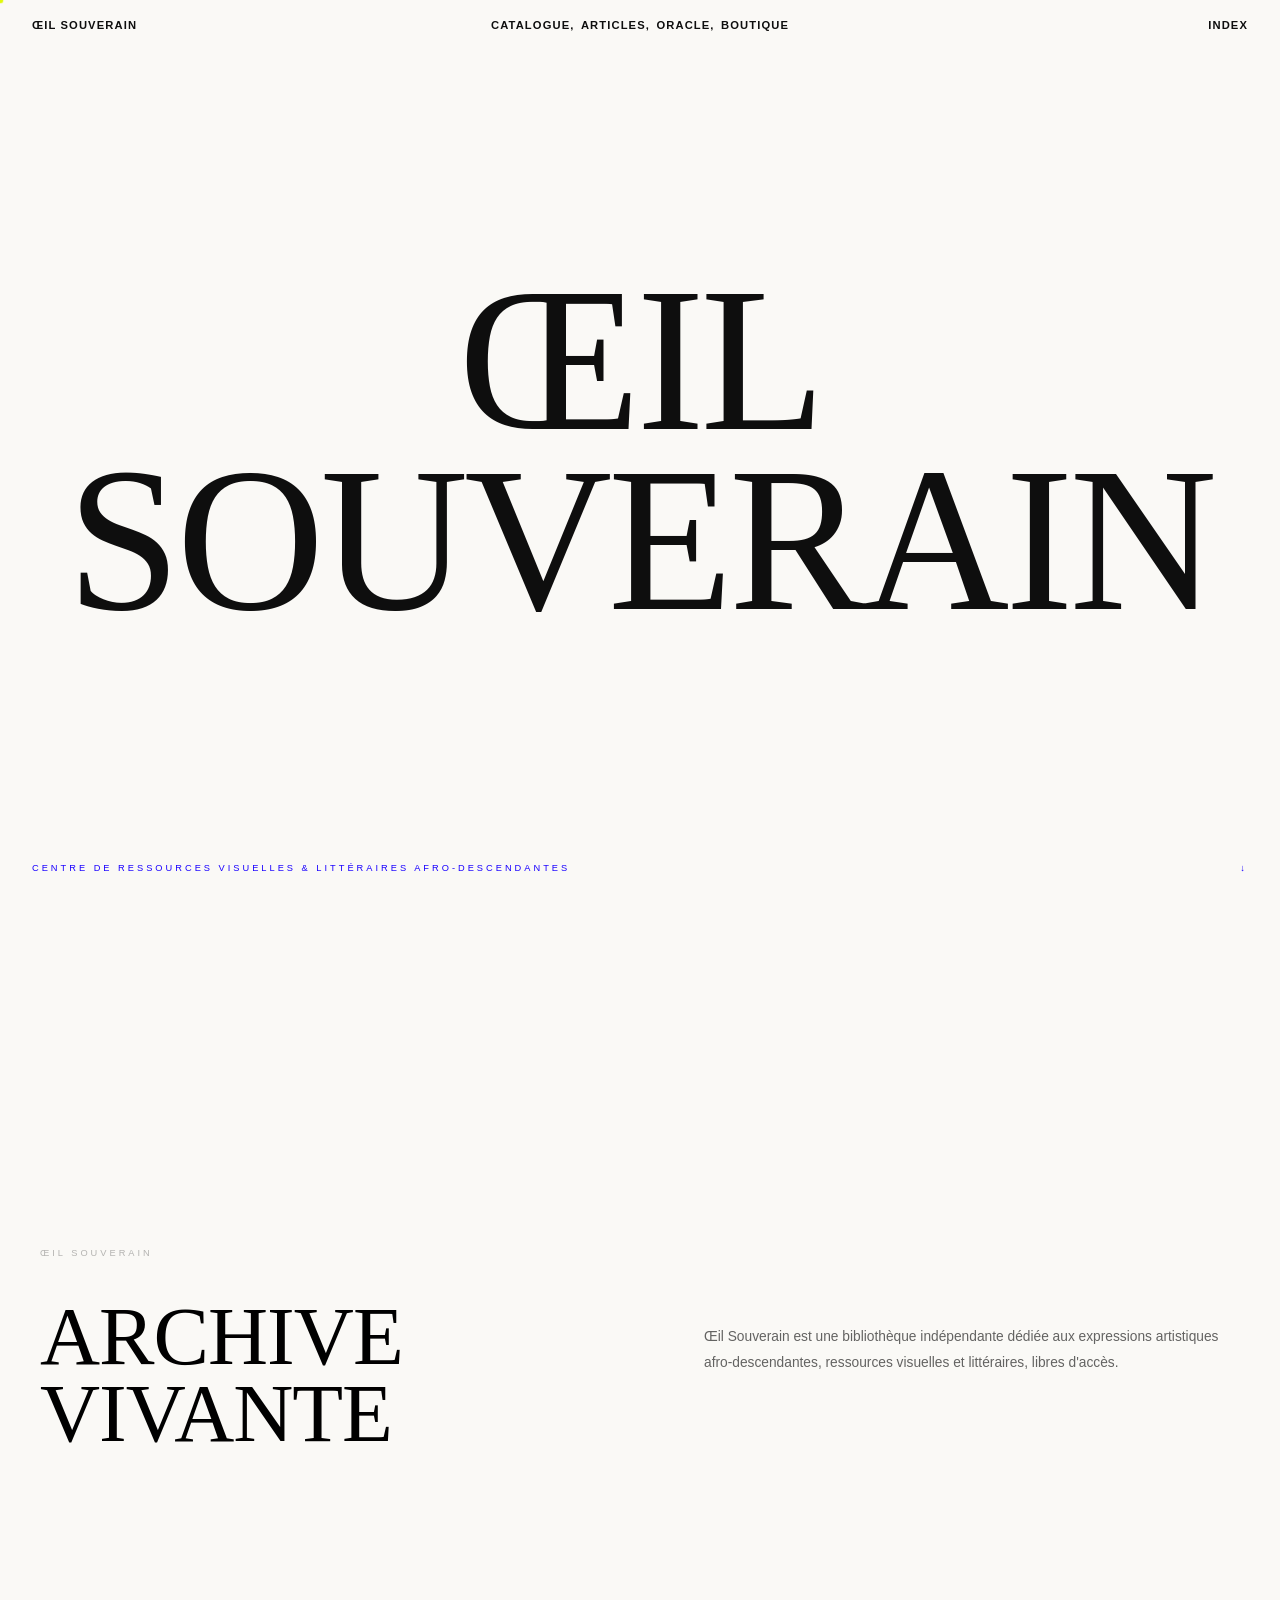
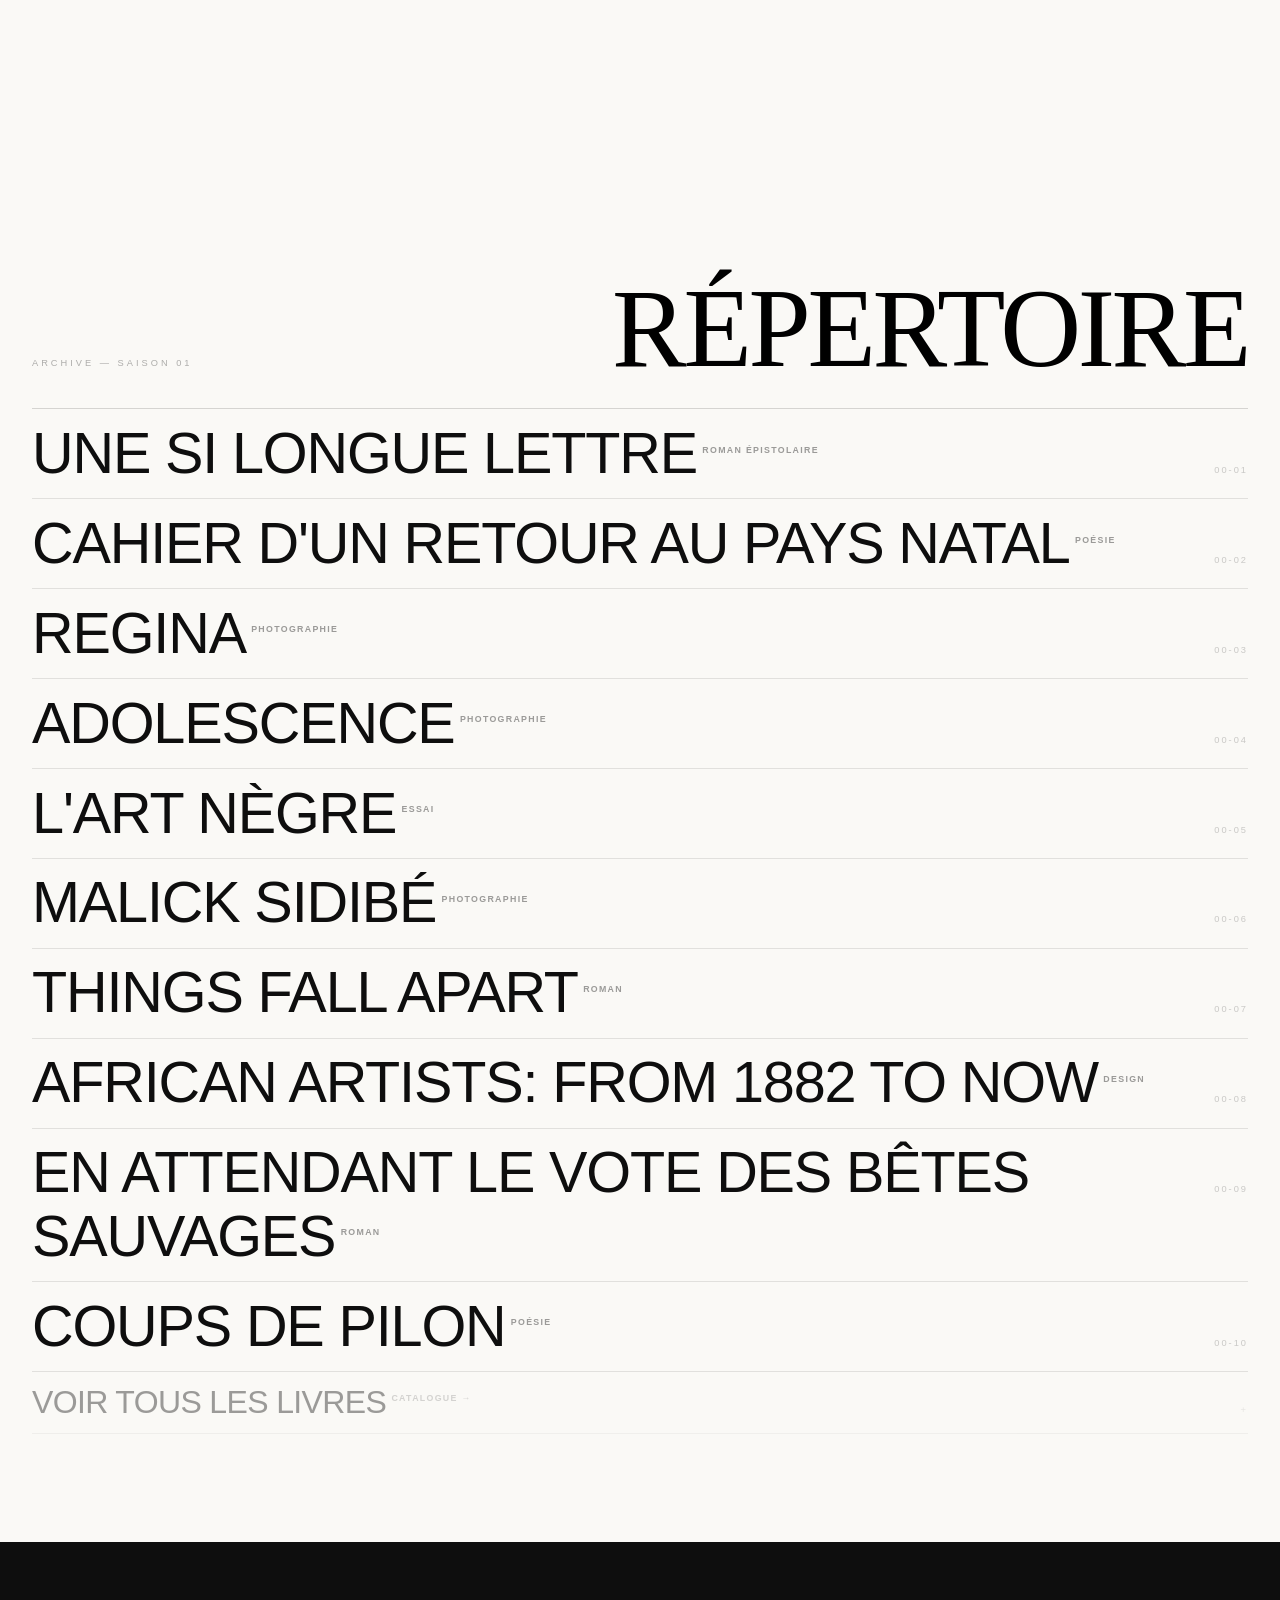
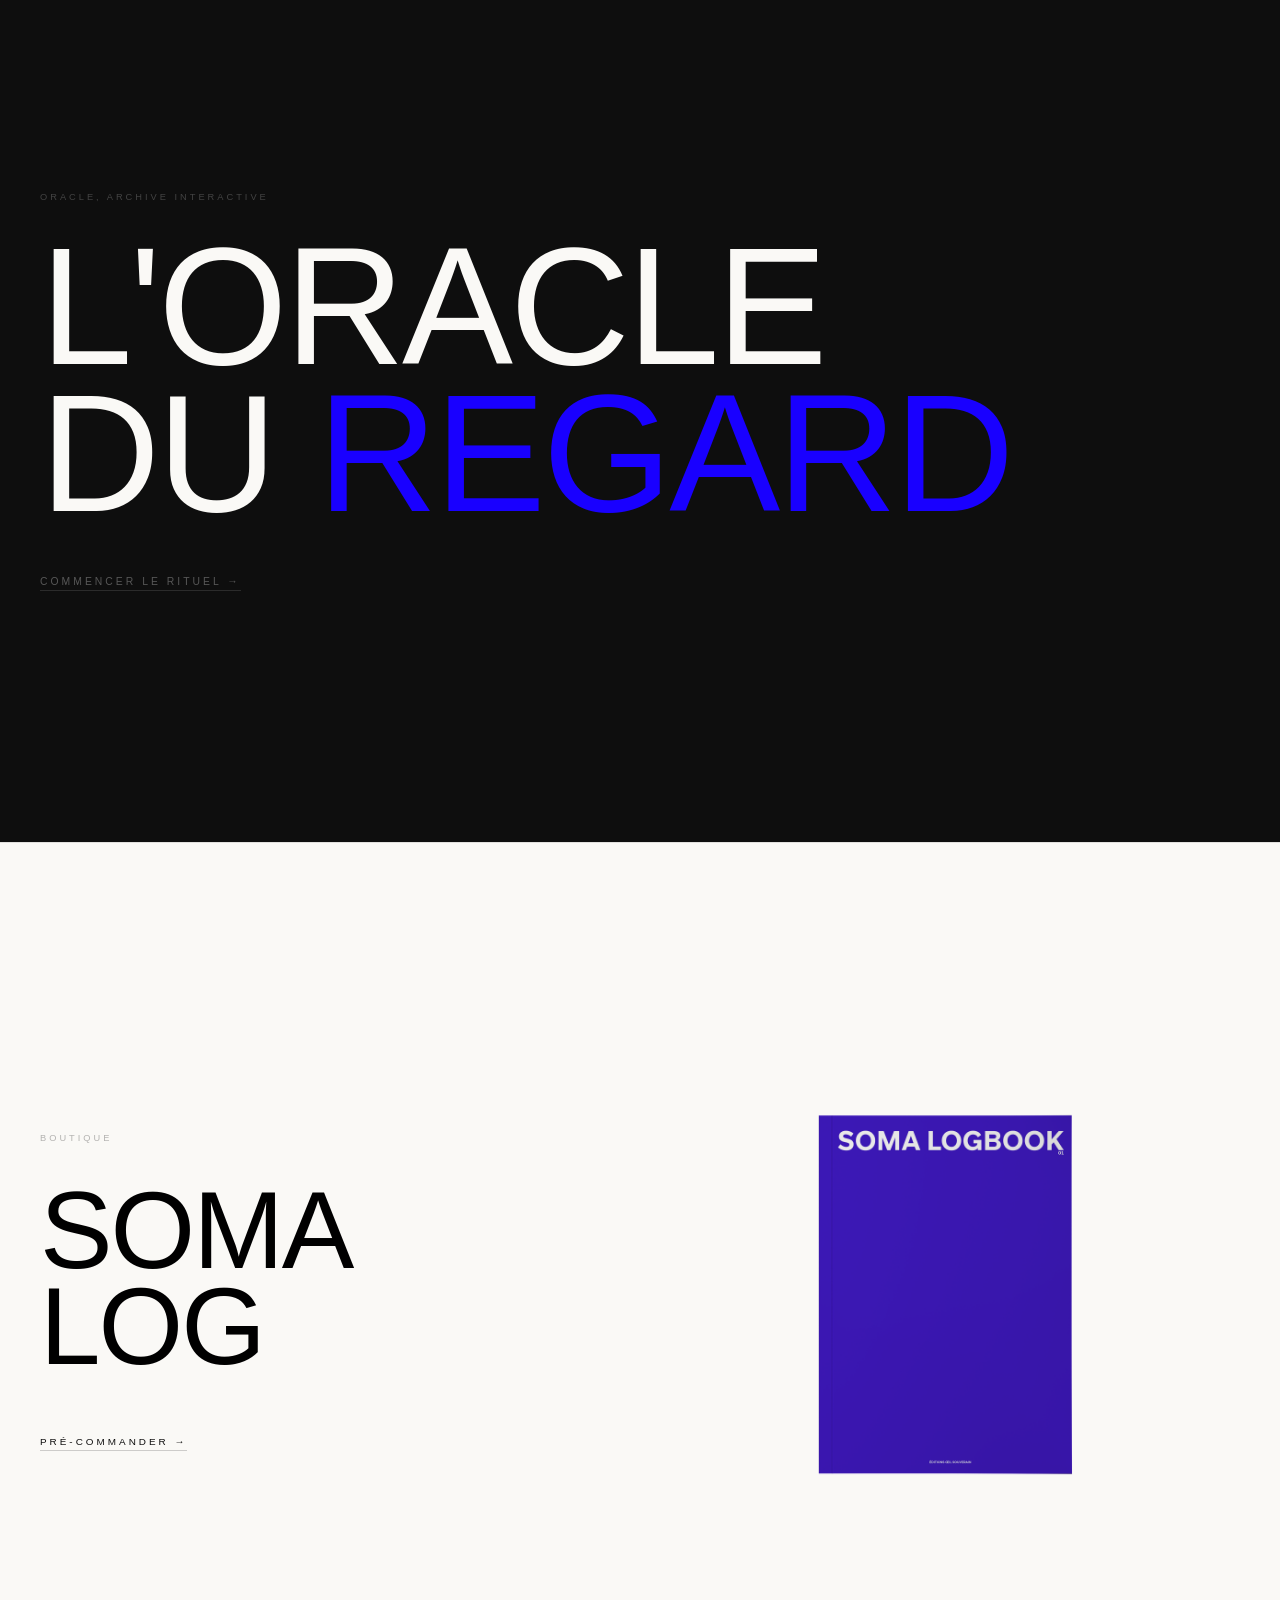
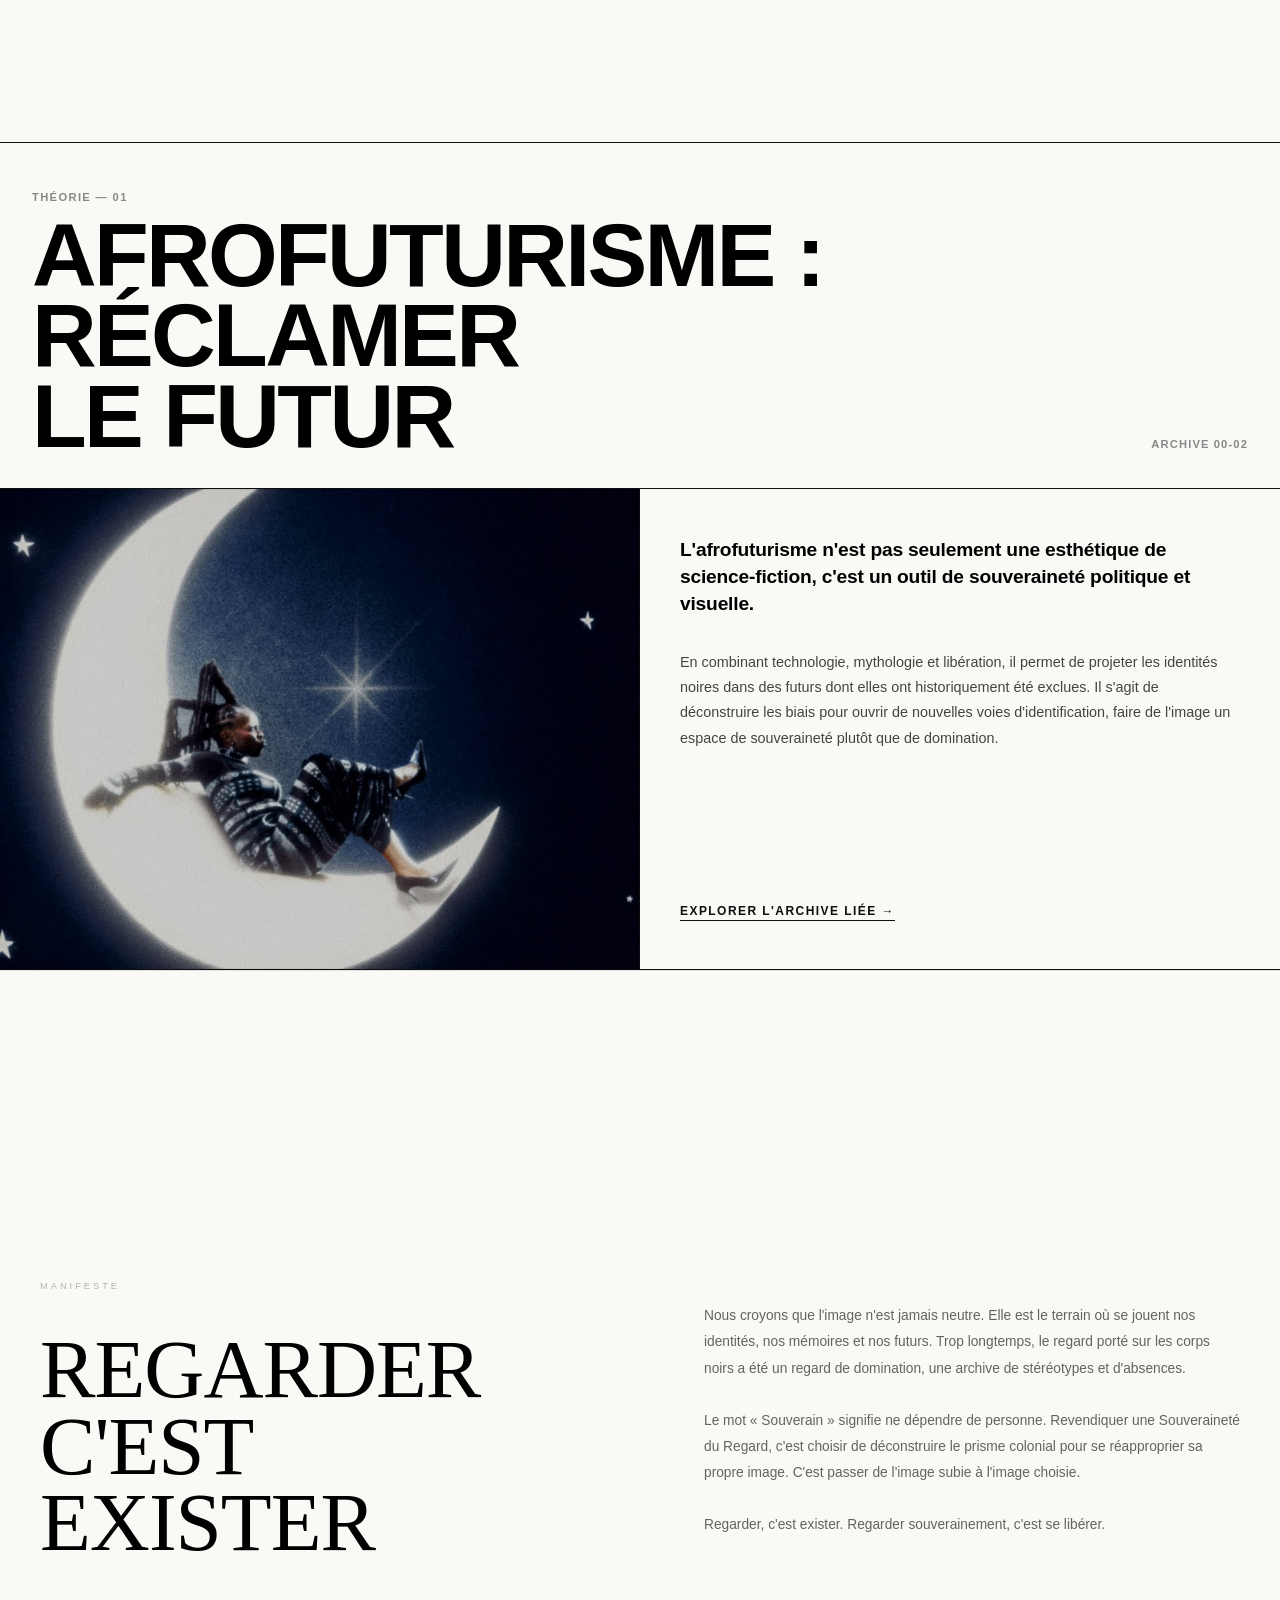
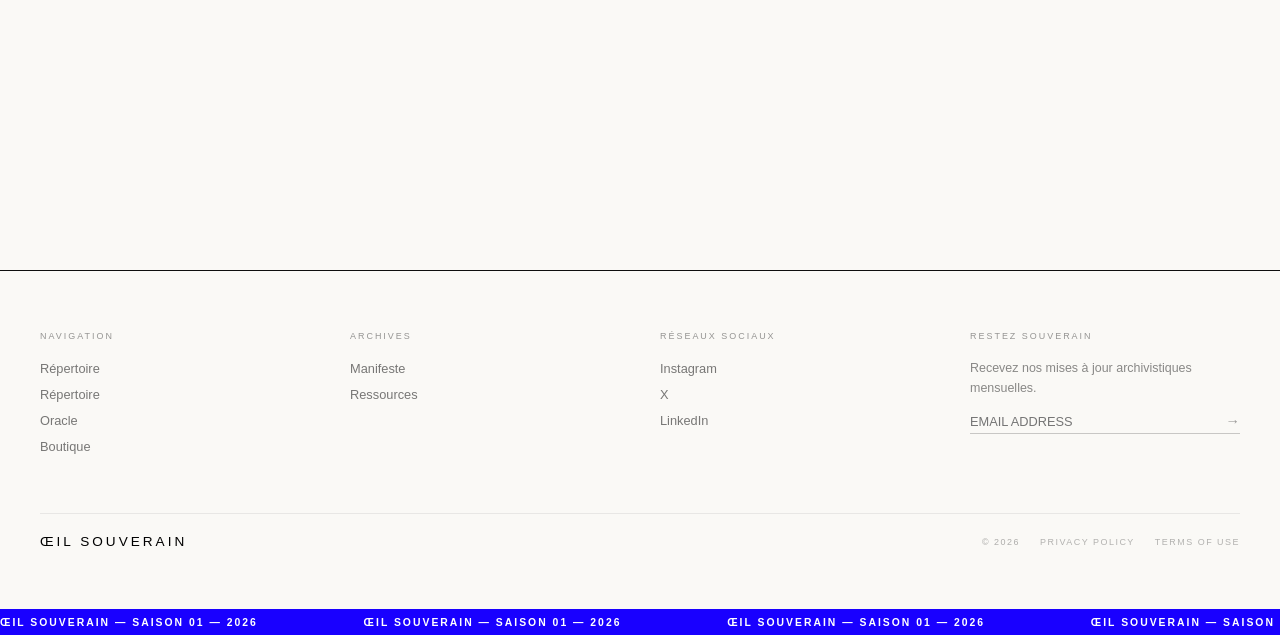
==== index.html @ 49961392 "Add files via upload" ====
<!DOCTYPE html>
<html lang="fr">
<head>
    <link href="https://fonts.cdnfonts.com/css/satoshi" rel="stylesheet">
    <meta charset="UTF-8">
    <meta name="viewport" content="width=device-width, initial-scale=1.0">
    <title>Œil Souverain</title>
    <link rel="preconnect" href="https://fonts.googleapis.com">
<link rel="preconnect" href="https://fonts.gstatic.com" crossorigin>
<link href="https://fonts.googleapis.com/css2?family=Open+Sans:ital,wght@0,300..800;1,300..800&family=Playfair+Display:ital,wght@0,400..900;1,400..900&display=swap" rel="stylesheet">


    <link rel="stylesheet" href="style.css">
</head>
<body>

<div class="cursor" id="cursor"></div>

<!-- HEADER -->
<header class="main-header">
    <a href="index.html" class="logo">Œil Souverain</a>
    <nav>
        <ul class="nav-links">
            <li><a href="catalogue.html">Catalogue,</a></li>
            <li><a href="articles.html">Articles,</a></li>
            <li><a href="oracle2.html">Oracle,</a></li>
            <li><a href="shop.html">Boutique</a></li>
        </ul>
    </nav>
    <div class="nav-right">Index</div>
</header>

<!-- 01 HERO -->
<section class="snap-section s-hero">
    <h1 class="hero-title">Œil<br>Souverain</h1>
    <div class="hero-footer">
        <span>Centre de ressources visuelles & littéraires Afro-Descendantes</span>
        <span>↓</span>
    </div>
</section>

<!-- 02 INTRO -->
<section class="snap-section s-intro">
    <div class="intro-inner">
        <div>
            <span class="intro-label">Œil Souverain</span>
            <h1 class="intro-title">Archive<br>Vivante</h1>
        </div>
        <p class="intro-body">
            Œil Souverain est une bibliothèque indépendante dédiée aux expressions artistiques afro-descendantes, ressources visuelles et littéraires, libres d'accès.
        </p>
    </div>
</section>

<!-- 03 RÉPERTOIRE -->
<section id="index" class="index-section snap-section">
    <div class="index-wrapper">

        <div class="rep-titre">
            <span class="rep-label">Archive — Saison 01</span>
            <h1>Répertoire</h1>
        </div>

        <div class="book-index">
            <h1 class="title">Une si longue lettre<sup class="category">Roman épistolaire</sup></h1>
            <span class="num">00-01</span>
            <img src="images/Une-si-longue-lettre Mariama Bâ.jpg" class="hover-image" alt="Une si longue lettre Mariama Bâ">
        </div>

        <div class="book-index">
            <h1 class="title">Cahier d'un retour au pays natal<sup class="category">Poésie</sup></h1>
            <span class="num">00-02</span>
            <img src="images/Cahier d'un retour au pays natal.jpg" class="hover-image" alt="Cahier d'un retour au pays natal Aimé Césaire">
        </div>

        <div class="book-index">
            <h1 class="title">Regina<sup class="category">Photographie</sup></h1>
            <span class="num">00-03</span>
            <img src="images/regina.jpg" class="hover-image" alt="Regina by Gabriel Moses">
        </div>

        <div class="book-index">
            <h1 class="title">Adolescence<sup class="category">Photographie</sup></h1>
            <span class="num">00-04</span>
            <img src="images/malick bodian adolescence.jpg" class="hover-image" alt="Adolescence by Malick Bodian">
        </div>

        <div class="book-index">
            <h1 class="title">L'art nègre<sup class="category">Essai</sup></h1>
            <span class="num">00-05</span>
            <img src="images/Alioune Diop l'art negre.jpg" class="hover-image" alt="L'art Nègre de Alioune Diop">
        </div>

        <div class="book-index">
            <h1 class="title">Malick Sidibé<sup class="category">Photographie</sup></h1>
            <span class="num">00-06</span>
            <img src="images/Malick-Sidibe_malick.jpg" class="hover-image" alt="Malick Sidibé">
        </div>

        <div class="book-index">
            <h1 class="title">Things Fall Apart<sup class="category">Roman</sup></h1>
            <span class="num">00-07</span>
            <img src="images/Chinua Achebe Things Fall Apart.jpg" class="hover-image" alt="Chinua Achebe Things Fall Apart">
        </div>

        <div class="book-index">
            <h1 class="title">African Artists: From 1882 to Now<sup class="category">Design</sup></h1>
            <span class="num">00-08</span>
            <img src="images/African artists- From 1882 to now.jpg" class="hover-image" alt="African Artists From 1882 to Now">
        </div>

        <div class="book-index">
            <h1 class="title">En attendant le vote des bêtes sauvages<sup class="category">Roman</sup></h1>
            <span class="num">00-09</span>
            <img src="images/Ahmadou Kourouma En attendant le vote des bêtes sauvages.jpg" class="hover-image" alt="Ahmadou Kourouma">
        </div>

        <div class="book-index">
            <h1 class="title">Coups de pilon<sup class="category">Poésie</sup></h1>
            <span class="num">00-10</span>
            <img src="images/Coups de pilon- poèmes Roman de David Diop .png" class="hover-image" alt="Coups de pilon David Diop">
        </div>

        <a href="catalogue.html" class="book-index book-index--more">
            <h1 class="title">Voir tous les livres<sup class="category">Catalogue →</sup></h1>
            <span class="num">+</span>
        </a>

    </div>
</section>


<!-- 04 ORACLE -->
<section class="snap-section s-oracle" id="oracle">
    <div class="oracle-inner">
        <span class="oracle-label">Oracle, Archive interactive</span>
        <h2 class="oracle-title">L'Oracle<br>du <span>Regard</span></h2>
        <a href="oracle2.html" class="oracle-link">Commencer le rituel →</a>
    </div>
</section>


<!-- 06 BOUTIQUE -->
<section class="snap-section s-boutique" id="boutique">
    <div class="boutique-inner">
        <div>
            <span class="boutique-label">Boutique</span>
            <h3 class="boutique-title">SOMA<br>LOG</h3>
            <a href="#" class="buy-link">Pré-commander →</a>
        </div>
        <div class="boutique-visual">
            <img src="images/soma.png" alt="Livre SOMA — Œil Souverain">
        </div>
    </div>
</section>

<section id="afrofuturisme" style="border-top: 1px solid #0e0e0e;">

    <!-- En-tête éditorial -->
    <div style="display: flex; align-items: flex-end; justify-content: space-between; padding: 3rem 2rem 2rem; border-bottom: 1px solid #0e0e0e;">
        <div>
            <span style="font-family: 'Satoshi Variable', sans-serif; font-size: 0.7rem; font-weight: 700; text-transform: uppercase; letter-spacing: 0.12em; color: #888; display: block; margin-bottom: 0.75rem;">Théorie — 01</span>
            <h2 style="font-family: 'Satoshi Variable', sans-serif; font-size: clamp(2.5rem, 7vw, 6rem); font-weight: 900; line-height: 0.9; letter-spacing: -0.03em; text-transform: uppercase; margin: 0;">Afrofuturisme :<br>Réclamer<br>le Futur</h2>
        </div>
        <span style="font-family: 'Satoshi Variable', sans-serif; font-size: 0.7rem; font-weight: 700; text-transform: uppercase; letter-spacing: 0.1em; color: #888; padding-bottom: 0.4rem;">Archive 00-02</span>
    </div>

    <!-- Corps — deux colonnes -->
    <div style="display: grid; grid-template-columns: 1fr 1fr; border-bottom: 1px solid #0e0e0e;">

        <!-- Image -->
        <div style="border-right: 1px solid #0e0e0e; aspect-ratio: 4/3; overflow: hidden; background: #e8e5de;">
            <img src="images/theodora3.jpeg" alt="Archive 00-02 — Aimé Césaire"
                 style="width: 100%; height: 100%; object-fit: cover; display: block;"
                 onerror="this.style.display='none'">
        </div>

        <!-- Texte -->
        <div style="padding: 3rem 2.5rem; display: flex; flex-direction: column; justify-content: space-between;">
            <div>
                <p style="font-family: 'Satoshi Variable', sans-serif; font-size: clamp(1rem, 1.5vw, 1.25rem); font-weight: 700; line-height: 1.4; margin: 0 0 2rem; letter-spacing: -0.01em;">
                    L'afrofuturisme n'est pas seulement une esthétique de science-fiction, c'est un outil de souveraineté politique et visuelle.
                </p>
                <p style="font-family: 'Satoshi Variable', sans-serif; font-size: 0.9rem; line-height: 1.75; color: #444; margin: 0;">
                    En combinant technologie, mythologie et libération, il permet de projeter les identités noires dans des futurs dont elles ont historiquement été exclues. Il s'agit de déconstruire les biais pour ouvrir de nouvelles voies d'identification, faire de l'image un espace de souveraineté plutôt que de domination.
                </p>
            </div>
            <a href="shop.html" style="font-family: 'Satoshi Variable', sans-serif; font-size: 0.75rem; font-weight: 800; text-transform: uppercase; letter-spacing: 0.12em; color: #0e0e0e; text-decoration: none; border-bottom: 1px solid #0e0e0e; padding-bottom: 2px; align-self: flex-start; margin-top: 3rem;">Explorer l'archive liée →</a>
        </div>

    </div>

</section>

<!-- 07 MANIFESTE -->
<section class="snap-section s-manifeste" id="manifeste">
    <div class="intro-inner">
        <div>
            <span class="intro-label">Manifeste</span>
            <h2 class="intro-title">Regarder<br>c'est<br>exister</h2>
        </div>
        <p class="intro-body">
            Nous croyons que l'image n'est jamais neutre. Elle est le terrain où se jouent nos identités, nos mémoires et nos futurs. Trop longtemps, le regard porté sur les corps noirs a été un regard de domination, une archive de stéréotypes et d'absences.
            <br><br>
            Le mot « Souverain » signifie ne dépendre de personne. Revendiquer une Souveraineté du Regard, c'est choisir de déconstruire le prisme colonial pour se réapproprier sa propre image. C'est passer de l'image subie à l'image choisie.
            <br><br>
            Regarder, c'est exister. Regarder souverainement, c'est se libérer.
        </p>
    </div>
</section>

<!-- FOOTER -->
<footer class="a24-footer">
    <div class="footer-container">
        <div>
            <h3 class="footer-title">Navigation</h3>
            <ul class="footer-list">
                <li><a href="#repertoire">Répertoire</a></li>
                <li><a href="articles.html">Répertoire</a></li>
                <li><a href="#oracle2.html">Oracle</a></li>
                <li><a href="#boutique">Boutique</a></li>
            </ul>
        </div>
        <div>
            <h3 class="footer-title">Archives</h3>
            <ul class="footer-list">
                <li><a href="#manifeste">Manifeste</a></li>
                <li><a href="#">Ressources</a></li>
            </ul>
        </div>
        <div>
            <h3 class="footer-title">Réseaux sociaux</h3>
            <ul class="footer-list">
                <li><a href="#">Instagram</a></li>
                <li><a href="#">X</a></li>
                <li><a href="#">LinkedIn</a></li>
            </ul>
        </div>
        <div class="footer-newsletter">
            <h3 class="footer-title">Restez Souverain</h3>
            <p>Recevez nos mises à jour archivistiques mensuelles.</p>
            <div class="newsletter-form">
                <input type="email" placeholder="Email Address" class="newsletter-input">
                <button class="newsletter-btn">→</button>
            </div>
        </div>
    </div>
    <div class="footer-bottom">
        <div class="footer-logo-text">Œil Souverain</div>
        <div class="footer-legal">
            <span>© 2026</span>
            <a href="#">Privacy Policy</a>
            <a href="#">Terms of Use</a>
        </div>
    </div>
</footer>

<!-- TICKER — déplacé en bas -->
<div class="nav-ticker">
    <div class="nav-ticker-track">
        <span>ŒIL SOUVERAIN — SAISON 01 — 2026 &nbsp;</span>
        <span>ŒIL SOUVERAIN — SAISON 01 — 2026 &nbsp;</span>
        <span>ŒIL SOUVERAIN — SAISON 01 — 2026 &nbsp;</span>
        <span>ŒIL SOUVERAIN — SAISON 01 — 2026 &nbsp;</span>
        <span>ŒIL SOUVERAIN — SAISON 01 — 2026 &nbsp;</span>
        <span>ŒIL SOUVERAIN — SAISON 01 — 2026 &nbsp;</span>
    </div>
</div>
<script>
// CURSOR
const cursor = document.querySelector('.cursor');

// 1. Suivi de la souris fluide
document.addEventListener('mousemove', (e) => {
    cursor.style.left = e.clientX + 'px';
    cursor.style.top = e.clientY + 'px';
});

// 2. Délégation d'événements (La solution miracle)
// Au lieu d'écouter chaque carte, on écoute le passage de la souris sur le 'body'
// et on vérifie si l'élément survolé est interactif.
document.addEventListener('mouseover', (e) => {
    // On vérifie si l'élément survolé est un lien, un bouton, un select 
    // ou une carte de produit[cite: 2, 3]
    if (e.target.closest('a, button, select, label, .p-card')) {
        cursor.classList.add('big');
    }
});

document.addEventListener('mouseout', (e) => {
    if (e.target.closest('a, button, select, label, .p-card')) {
        cursor.classList.remove('big');
    }
});

// HOVER IMAGE FOLLOW
document.querySelectorAll('.book-index').forEach(item => {
    item.addEventListener('mousemove', e => {
        const img = item.querySelector('.hover-image');
        if (!img) return;
        const rect = item.getBoundingClientRect();
        img.style.left = `${e.clientX - rect.left}px`;
    });
});

// NAVBAR ADAPTATIVE — détecte les sections sombres vs claires
const header = document.querySelector('.main-header');

// Sections à fond sombre → navbar blanche
const darkSections = document.querySelectorAll('.s-hero, .s-oracle, .s-boutique, .s-manifeste');

// Sections à fond clair → navbar noire
const lightSections = document.querySelectorAll('.s-intro, .index-section, #afrofuturisme');

const navObserver = new IntersectionObserver((entries) => {
    entries.forEach(entry => {
        if (!entry.isIntersecting) return;
        if (entry.target.matches('.s-hero, .s-oracle, .s-boutique, .s-manifeste')) {
            header.classList.remove('nav--light');
            header.classList.add('nav--dark');
        } else {
            header.classList.remove('nav--dark');
            header.classList.add('nav--light');
        }
    });
}, { threshold: 0.4 });

darkSections.forEach(s => navObserver.observe(s));
lightSections.forEach(s => navObserver.observe(s));

// État initial
header.classList.add('nav--dark');
</script>
</body>
</html>
---- style.css ----
@import url("satoshi.css");
@import url('https://fonts.cdnfonts.com/css/satoshi');
@import url('https://fonts.googleapis.com/css2?family=Playfair+Display:ital,wght@0,400..900;1,400..900&display=swap');
@import url('https://fonts.googleapis.com/css2?family=IM+Fell+English:ital@0;1&display=swap');

@font-face {
    font-family: 'JouvencelleDisplay';
    src: url('fonts/Jouvencelle-Display.otf') format('opentype');
    font-weight: normal;
    font-style: normal;
}


/* ═══════════════════════════════════════════════════════════
   ŒEIL SOUVERAIN — style.css
════════════════════════════════════════════════════════════ */

*, *::before, *::after { margin: 0; padding: 0; box-sizing: border-box; }

:root {
    --cream: #FAF9F6;
    --black: #0e0e0e;
    --blue: #1900ff;
    --gray: rgba(14,14,14,0.12);
}

html {
    scroll-snap-type: y mandatory;
    overflow-y: scroll;
}

body {
    background: #FAF9F6;
    color: black;
    font-family: 'Satoshi', 'Satoshi-Variable', sans-serif;
    font-weight: 200;
    cursor: none;
    overflow-x: hidden;
}

/* ── CURSOR ── */
.cursor {
    position: fixed;
    width: 7px; height: 7px;
    background: var(--blue);
    border-radius: 50%;
    pointer-events: none;
    z-index: 9999;
    transform: translate(-50%, -50%);
    transition: width 0.18s, height 0.18s;
    mix-blend-mode: difference;
}
.cursor.big {
    width: 30px; height: 30px;
    background: transparent;
    border: 1px solid var(--blue);
}

/* ── TICKER ── */
.nav-ticker {
    background: var(--blue);
    color: #ffffff;
    font-size: 0.65rem;
    font-weight: 700;
    text-transform: uppercase;
    letter-spacing: 2px;
    white-space: nowrap;
    overflow: hidden;
    padding: 0.45rem 0;
    position: static;
    z-index: 201;
}
.nav-ticker-track {
    display: inline-flex;
    animation: ticker 18s linear infinite;
}
.nav-ticker-track span { padding-right: 6rem; }
@keyframes ticker {
    from { transform: translateX(0); }
    to   { transform: translateX(-50%); }
}

/* ── NAVBAR ── */





.nav-links {
    display: flex;
    list-style: none;
    gap: 2rem;
    font-size: 0.7rem;
    font-weight: 700;
    letter-spacing: 0.1em;
    text-transform: uppercase;
    justify-content: center;
}

/* ── NAVBAR ── */
.main-header {
    position: fixed;
    top: 0; left: 0; right: 0;
    z-index: 200;
    display: grid;
    grid-template-columns: 1fr 1fr 1fr;
    align-items: center;
    padding: 1.2rem 2rem;
    background: transparent;
    border: none;
}

.logo {
    text-decoration: none;
    font-size: 0.7rem;
    font-weight: 700;
    text-transform: uppercase;
    letter-spacing: 0.1em;
    color: var(--black);
}

.nav-links {
    display: flex;
    list-style: none;
    gap: 0.4rem;
    font-size: 0.7rem;
    font-weight: 700;
    letter-spacing: 0.1em;
    text-transform: uppercase;
    justify-content: center;
}
.nav-links a { text-decoration: none; color: var(--black); transition: opacity 0.2s; }
.nav-links a:hover { opacity: 0.45; }

.nav-right {
    display: flex;
    justify-content: flex-end;
    font-size: 0.7rem;
    font-weight: 700;
    letter-spacing: 0.1em;
    text-transform: uppercase;
    color: var(--black);
}


/* ── SNAP ── */
.snap-section {
    scroll-snap-align: start;
    scroll-snap-stop: always;
    min-height: 100vh;
    width: 100%;
    position: relative;
    overflow: hidden;
}

/* ── 01 HERO ── */
.s-hero {
    background: #FAF9F6;
    display: flex;
    flex-direction: column;
    justify-content: center;
    align-items: center;
    padding: 0 2rem;
    min-height: 100vh;
}

.hero-title {
    font-family: 'Jouvencelle-Display', serif;
    font-size: clamp(5rem, 16vw, 18rem);
    font-weight: 400;
    line-height: 0.88;
    text-align: center;
    text-transform: uppercase;
    color: var(--black);
    letter-spacing: -0.02em;
    width: 100%;
}

.hero-footer {
    position: absolute;
    bottom: 3vh;
    left: 0; right: 0;
    display: flex;
    justify-content: space-between;
    padding: 0 2rem;
    color: var(--blue);
    font-size: 0.58rem;
    text-transform: uppercase;
    letter-spacing: 3px;
}

/* ── 02 INTRO ── */
.s-intro {
    background: #FAF9F6;
    display: flex;
    align-items: center;
    padding: 0 2.5rem;
}

.intro-inner {
    max-width: 1400px;
    margin: 0 auto;
    width: 100%;
    display: grid;
    grid-template-columns: 1fr 1fr;
    gap: 10vw;
    align-items: center;
}

.intro-label {
    font-size: 0.58rem;
    text-transform: uppercase;
    letter-spacing: 3px;
    opacity: 0.28;
    margin-bottom: 2.5rem;
    display: block;
}

.intro-title {
    font-family: 'Jouvencelle-Display', serif;
    font-size: clamp(3rem, 6.5vw, 6.5rem);
    font-weight: 100;
    text-transform: uppercase;
    letter-spacing: -1px;
    line-height: 0.92;
}

.intro-body {
    font-size: 0.86rem;
    line-height: 1.9;
    opacity: 0.6;
}

/* ── 03 RÉPERTOIRE ── */

/* ── RÉPERTOIRE ── */
.index-section {
    background: #FAF9F6;
    padding: 8vh 0 12vh;
    overflow: hidden;
}

.index-wrapper {
    max-width: 1400px;
    margin: 0 auto;
    padding: 0 2rem;
}

.rep-titre {
    display: flex;
    justify-content: space-between;
    align-items: baseline;
    padding-bottom: 1.5rem;
    margin-bottom: 0;
    border-bottom: 1px solid rgba(0,0,0,0.15);
}

.rep-titre h1 {
    font-family: 'Jouvencelle-Display', serif;
    font-size: clamp(4rem, 10vw, 7rem);
    font-weight: 100;
    text-transform: uppercase;
    letter-spacing: -0.03em;
    line-height: 1;
}

.rep-label {
    font-size: 0.58rem;
    text-transform: uppercase;
    letter-spacing: 3px;
    opacity: 0.3;
    font-weight: 400;
    padding-bottom: 0.4rem;
}

.book-index {
    display: flex;
    justify-content: space-between;
    align-items: baseline;
    border-bottom: 1px solid rgba(0,0,0,0.1);
    padding: 0.8rem 0;
    position: relative;
    cursor: none;
    transition: color 0.2s;
    color: var(--black);
    text-decoration: none;
}
.book-index:hover { color: var(--blue); }

.book-index .title {
    font-size: clamp(1.8rem, 4.5vw, 3.6rem);
    font-weight: 400;
    text-transform: uppercase;
    letter-spacing: -0.02em;
    line-height: 1.1;
    margin: 0;
}

.book-index .title sup.category {
    font-size: 0.55rem;
    font-weight: 700;
    text-transform: uppercase;
    letter-spacing: 0.15em;
    opacity: 0.4;
    vertical-align: super;
    margin-left: 0.6em;
    font-family: 'Satoshi', sans-serif;
}

.book-index .num {
    font-size: 0.58rem;
    text-transform: uppercase;
    letter-spacing: 2px;
    opacity: 0.2;
    font-weight: 400;
    flex-shrink: 0;
    padding-left: 2rem;
}

.book-index--more {
    opacity: 0.4;
    transition: opacity 0.3s, color 0.3s;
}
.book-index--more:hover { opacity: 1; color: var(--blue); }
.book-index--more .title { font-size: clamp(1.2rem, 2.5vw, 2rem); font-weight: 300; }

.hover-image {
    position: fixed;
    z-index: 50;
    width: 220px;
    pointer-events: none;
    opacity: 0;
    top: 50%;
    left: 50%;
    transform: translate(-50%, -50%) scale(0.88) rotate(0deg);
    transition: opacity 0.3s ease, transform 0.4s cubic-bezier(0.2,1,0.3,1);
}
.book-index:hover .hover-image {
    opacity: 1;
    transform: translate(-50%, -60%) scale(1) rotate(-4deg);
}
.book-index:nth-child(even):hover .hover-image {
    transform: translate(-50%, -60%) scale(1) rotate(4deg);
}

/* ── 04 ORACLE ── */
.s-oracle {
    background: var(--black);
    display: flex;
    flex-direction: column;
    justify-content: center;
    padding: 0 2.5rem;
}

.oracle-inner { max-width: 1400px; margin: 0 auto; width: 100%; }

.oracle-label {
    font-size: 0.58rem;
    text-transform: uppercase;
    letter-spacing: 3px;
    color: rgba(255,255,255,0.22);
    margin-bottom: 3.5vh;
    display: block;
}

.oracle-title {
    font-size: clamp(4.5rem, 13vw, 13rem);
    font-weight: 100;
    text-transform: uppercase;
    letter-spacing: -3px;
    line-height: 0.88;
    color: var(--cream);
    margin-bottom: 5vh;
}
.oracle-title span { color: var(--blue); }

.oracle-link {
    font-size: 0.65rem;
    text-transform: uppercase;
    letter-spacing: 3px;
    color: rgba(255,255,255,0.3);
    text-decoration: none;
    border-bottom: 1px solid rgba(255,255,255,0.12);
    padding-bottom: 3px;
    transition: color 0.2s, border-color 0.2s;
    display: inline-block;
}
.oracle-link:hover { color: var(--blue); border-color: var(--blue); }

/* ── 06 BOUTIQUE ── */
.s-boutique {
    background: #FAF9F6;
    display: flex;
    align-items: center;
    padding: 0 2.5rem;
    border-top: 1px solid rgba(0,0,0,0.1);
}

.boutique-inner {
    max-width: 1400px;
    margin: 0 auto;
    width: 100%;
    display: grid;
    grid-template-columns: 1fr 1fr;
    gap: 12vw;
    align-items: center;
}

.boutique-label { font-size: 0.58rem; text-transform: uppercase; letter-spacing: 3px; opacity: 0.28; margin-bottom: 2.5rem; display: block; }

.boutique-title {
    font-size: clamp(4rem, 8.5vw, 8.5rem);
    font-weight: 100;
    text-transform: uppercase;
    letter-spacing: -2px;
    line-height: 0.88;
    margin-bottom: 3.5rem;
}

.buy-link {
    font-size: 0.62rem;
    text-transform: uppercase;
    letter-spacing: 3px;
    color: var(--black);
    text-decoration: none;
    border-bottom: 1px solid rgba(0,0,0,0.18);
    padding-bottom: 3px;
    transition: color 0.2s, border-color 0.2s;
    display: inline-block;
}
.buy-link:hover { color: var(--blue); border-color: var(--blue); }

.boutique-visual img { width: 70%; height: auto; display: block; padding-left: 90px; }

/* ── 07 MANIFESTE ── */
.s-manifeste {
    background: #FAF9F6;
    display: flex;
    align-items: center;
    padding: 0 2.5rem;
    border-top: 1px solid rgba(0,0,0,0.1);
}

/* ── FOOTER ── */
.a24-footer {
    background: var(--cream);
    padding: 60px 2.5rem 60px;
    border-top: 1px solid var(--black);
}

.footer-container {
    display: grid;
    grid-template-columns: repeat(4, 1fr);
    gap: 40px;
    max-width: 1400px;
    margin: 0 auto;
}

.footer-title { font-size: 0.56rem; text-transform: uppercase; letter-spacing: 2px; margin-bottom: 18px; font-weight: 400; opacity: 0.4; }

.footer-list { list-style: none; padding: 0; }
.footer-list li { margin-bottom: 8px; }
.footer-list a { text-decoration: none; color: var(--black); font-size: 0.8rem; font-weight: 200; opacity: 0.55; transition: opacity 0.2s; }
.footer-list a:hover { opacity: 1; }

.footer-newsletter p { font-size: 0.78rem; opacity: 0.45; margin-bottom: 14px; line-height: 1.6; font-weight: 200; }

.newsletter-form { display: flex; border-bottom: 1px solid rgba(0,0,0,0.2); padding-bottom: 4px; }
.newsletter-input { background: transparent; border: none; flex: 1; font-size: 0.8rem; outline: none; text-transform: uppercase; font-family: 'Satoshi', 'Satoshi-Variable', sans-serif; font-weight: 200; color: var(--black); }
.newsletter-btn { background: transparent; border: none; cursor: none; font-size: 0.9rem; opacity: 0.4; transition: opacity 0.2s; color: var(--black); }
.newsletter-btn:hover { opacity: 1; }

.footer-bottom { max-width: 1400px; margin: 50px auto 0; padding-top: 20px; border-top: 1px solid rgba(0,0,0,0.07); display: flex; justify-content: space-between; align-items: center; }
.footer-logo-text { font-weight: 200; font-size: 0.85rem; text-transform: uppercase; letter-spacing: 3px; }
.footer-legal { font-size: 0.56rem; text-transform: uppercase; letter-spacing: 1.5px; opacity: 0.3; display: flex; gap: 20px; }
.footer-legal a { color: var(--black); text-decoration: none; }

/* ══ ORACLE ═════════════════════════════════════════════════ */

.header {
    position: fixed;
    top: 0; left: 0; right: 0;
    z-index: 100;
    display: flex;
    justify-content: space-between;
    align-items: baseline;
    padding: 1.4rem 2.5rem;
    border-bottom: 1px solid rgba(255,255,255,0.08);
    background: rgba(14,14,14,0.85);
    backdrop-filter: blur(12px);
}
.header-logo { text-decoration: none; color: var(--cream); font-size: 1.1rem; font-weight: 200; text-transform: uppercase; letter-spacing: 3px; }
.header-tag { font-size: 0.65rem; text-transform: uppercase; letter-spacing: 2px; opacity: 0.35; }

#screen-intro {
    min-height: 100vh;
    display: flex;
    flex-direction: column;
    justify-content: center;
    align-items: center;
    padding: 8rem 2rem 4rem;
    text-align: center;
    position: relative;
}

.intro-eyebrow { font-size: 0.65rem; text-transform: uppercase; letter-spacing: 4px; opacity: 0.4; margin-bottom: 2rem; }

.intro-desc { max-width: 500px; font-size: 0.88rem; line-height: 1.9; opacity: 0.55; margin-bottom: 3.5rem; }

.btn-start {
    border: 1px solid var(--cream);
    background: transparent;
    color: var(--cream);
    font-family: 'Satoshi', 'Satoshi-Variable', sans-serif;
    font-weight: 200;
    font-size: 0.72rem;
    text-transform: uppercase;
    letter-spacing: 3px;
    padding: 16px 48px;
    cursor: none;
    transition: all 0.3s;
    position: relative;
    overflow: hidden;
}
.btn-start::before { content: ''; position: absolute; top: 0; left: -100%; width: 100%; height: 100%; background: var(--blue); transition: left 0.3s ease; z-index: -1; }
.btn-start:hover::before { left: 0; }
.btn-start:hover { border-color: var(--blue); }

#screen-intro::after { content: ''; position: fixed; inset: 0; background-image: url("data:image/svg+xml,%3Csvg viewBox='0 0 256 256' xmlns='http://www.w3.org/2000/svg'%3E%3Cfilter id='noise'%3E%3CfeTurbulence type='fractalNoise' baseFrequency='0.9' numOctaves='4' stitchTiles='stitch'/%3E%3C/filter%3E%3Crect width='100%25' height='100%25' filter='url(%23noise)' opacity='0.04'/%3E%3C/svg%3E"); pointer-events: none; z-index: 50; opacity: 0.6; }

#screen-questions { display: none; min-height: 100vh; padding: 8rem 2rem 4rem; }
.question-shell { max-width: 760px; margin: 0 auto; }

.progress-bar { width: 100%; height: 1px; background: rgba(255,255,255,0.1); margin-bottom: 5rem; position: relative; }
.progress-fill { height: 100%; background: var(--blue); transition: width 0.6s cubic-bezier(0.4,0,0.2,1); width: 0%; }
.progress-label { position: absolute; right: 0; top: 8px; font-size: 0.6rem; text-transform: uppercase; letter-spacing: 2px; opacity: 0.35; }

.question-block { display: none; animation: fadeUp 0.5s ease forwards; }
.question-block.active { display: block; }

@keyframes fadeUp { from { opacity: 0; transform: translateY(20px); } to { opacity: 1; transform: translateY(0); } }

.q-number { font-size: 0.6rem; text-transform: uppercase; letter-spacing: 3px; opacity: 0.3; margin-bottom: 1.5rem; }
.q-text { font-family: 'IM Fell English', serif; font-size: clamp(1.8rem, 4vw, 3rem); font-weight: 400; line-height: 1.2; margin-bottom: 3rem; }
.q-text em { font-style: italic; color: var(--blue); }

.options-grid { display: grid; grid-template-columns: 1fr 1fr; gap: 12px; }

.option-btn {
    border: 1px solid rgba(255,255,255,0.15);
    background: transparent;
    color: var(--cream);
    font-family: 'Satoshi', 'Satoshi-Variable', sans-serif;
    font-weight: 200;
    font-size: 0.82rem;
    text-align: left;
    padding: 20px 24px;
    cursor: none;
    transition: all 0.25s;
    position: relative;
    overflow: hidden;
    line-height: 1.5;
}
.option-btn .opt-letter { display: block; font-size: 0.55rem; text-transform: uppercase; letter-spacing: 2px; opacity: 0.3; margin-bottom: 6px; }
.option-btn::after { content: ''; position: absolute; inset: 0; background: var(--blue); opacity: 0; transition: opacity 0.25s; z-index: -1; }
.option-btn:hover { border-color: var(--blue); }
.option-btn:hover::after { opacity: 0.12; }
.option-btn.selected { border-color: var(--blue); background: rgba(25,0,255,0.15); }
.option-btn.selected .opt-letter { opacity: 0.7; color: var(--blue); }

#screen-result { display: none; min-height: 100vh; padding: 8rem 2rem 6rem; animation: fadeUp 0.8s ease forwards; }
.result-shell { max-width: 1200px; margin: 0 auto; }
.result-eyebrow { font-size: 0.62rem; text-transform: uppercase; letter-spacing: 4px; opacity: 0.35; margin-bottom: 1.5rem; }
.result-title { font-family: 'IM Fell English', serif; font-size: clamp(2.5rem, 6vw, 5rem); font-weight: 400; line-height: 1; margin-bottom: 0.8rem; }
.result-subtitle { font-size: 0.78rem; text-transform: uppercase; letter-spacing: 2px; opacity: 0.4; margin-bottom: 4rem; padding-bottom: 2rem; border-bottom: 1px solid rgba(255,255,255,0.08); }

.archive-grid { display: grid; grid-template-columns: repeat(3, 1fr); gap: 2px; margin-bottom: 4rem; }
.archive-card { position: relative; aspect-ratio: 3/4; overflow: hidden; background: #111; cursor: none; }
.archive-card.featured { grid-column: span 2; aspect-ratio: auto; min-height: 400px; }
.archive-card img { width: 100%; height: 100%; object-fit: cover; filter: grayscale(30%) contrast(1.05); transition: transform 0.6s cubic-bezier(0.4,0,0.2,1), filter 0.6s; }
.archive-card:hover img { transform: scale(1.04); filter: grayscale(0%) contrast(1.1); }

.card-overlay { position: absolute; inset: 0; background: linear-gradient(to top, rgba(0,0,0,0.85) 0%, transparent 50%); display: flex; flex-direction: column; justify-content: flex-end; padding: 24px; opacity: 0; transition: opacity 0.4s; }
.archive-card:hover .card-overlay { opacity: 1; }
.archive-card.featured .card-overlay { opacity: 1; }

.card-num { font-size: 0.55rem; text-transform: uppercase; letter-spacing: 2px; opacity: 0.5; margin-bottom: 6px; }
.card-title { font-family: 'IM Fell English', serif; font-size: 1.1rem; margin-bottom: 4px; }
.card-author { font-size: 0.65rem; text-transform: uppercase; letter-spacing: 1px; opacity: 0.55; }
.card-tag { display: inline-block; font-size: 0.55rem; text-transform: uppercase; letter-spacing: 2px; border: 1px solid rgba(255,255,255,0.3); padding: 3px 8px; margin-top: 10px; opacity: 0.7; }

.result-profil { display: grid; grid-template-columns: 1fr 2fr; gap: 60px; padding: 3rem 0; border-top: 1px solid rgba(255,255,255,0.08); margin-bottom: 3rem; }
.profil-label { font-size: 0.62rem; text-transform: uppercase; letter-spacing: 3px; opacity: 0.35; padding-top: 4px; }
.profil-text { font-family: 'IM Fell English', serif; font-size: 1.15rem; line-height: 1.7; font-style: italic; opacity: 0.85; }

.result-actions { display: flex; gap: 12px; flex-wrap: wrap; }

.action-btn {
    border: 1px solid rgba(255,255,255,0.2);
    background: transparent;
    color: var(--cream);
    font-family: 'Satoshi', 'Satoshi-Variable', sans-serif;
    font-weight: 200;
    font-size: 0.68rem;
    text-transform: uppercase;
    letter-spacing: 2px;
    padding: 14px 32px;
    cursor: none;
    transition: all 0.25s;
}
.action-btn:hover { background: var(--cream); color: var(--black); }
.action-btn.primary { background: var(--blue); border-color: var(--blue); }
.action-btn.primary:hover { background: var(--cream); color: var(--blue); border-color: var(--cream); }

.color-indicator { display: inline-block; width: 10px; height: 10px; border-radius: 50%; margin-right: 8px; vertical-align: middle; }

/* ══ PORTRAIT ════════════════════════════════════════════════ */

.header-content { display: flex; justify-content: space-between; align-items: baseline; padding: 1.2rem 2rem; max-width: 1400px; margin: 0 auto; }

.section-header { max-width: 1400px; margin: 0 auto; padding: 60px 2rem 0; display: flex; justify-content: space-between; align-items: flex-end; }
.section-header h1 { font-size: clamp(2.5rem, 6vw, 5rem); font-weight: 100; text-transform: uppercase; letter-spacing: -1px; line-height: 1; }
.section-header .sub { font-size: 0.75rem; text-transform: uppercase; letter-spacing: 2px; opacity: 0.5; padding-bottom: 0.5rem; }

.workspace { max-width: 1400px; margin: 40px auto 0; padding: 0 2rem; display: grid; grid-template-columns: 1fr 320px; gap: 40px; align-items: start; }
.canvas-zone { position: relative; }
#canvas-container canvas { display: block; width: 100% !important; height: auto !important; }
.canvas-label { font-size: 0.65rem; text-transform: uppercase; letter-spacing: 2px; opacity: 0.4; margin-top: 10px; }

.controls-panel { border-left: 1px solid var(--black); padding-left: 30px; }
.controls-panel h2 { font-size: 0.7rem; text-transform: uppercase; letter-spacing: 3px; font-weight: 400; margin-bottom: 30px; padding-bottom: 15px; border-bottom: 1px solid var(--black); }

.control-group { margin-bottom: 28px; }
.control-group label { display: flex; justify-content: space-between; font-size: 0.72rem; text-transform: uppercase; letter-spacing: 1.5px; margin-bottom: 10px; }
.control-group label span { font-weight: 400; color: var(--blue); }

input[type="range"] { width: 100%; -webkit-appearance: none; height: 1px; background: var(--black); outline: none; cursor: pointer; }
input[type="range"]::-webkit-slider-thumb { -webkit-appearance: none; width: 10px; height: 10px; background: var(--blue); border-radius: 50%; cursor: pointer; }

.mode-grid { display: grid; grid-template-columns: 1fr 1fr; gap: 8px; margin-bottom: 28px; }
.mode-btn { border: 1px solid var(--black); background: transparent; padding: 10px 6px; font-family: 'Satoshi', 'Satoshi-Variable', sans-serif; font-size: 0.65rem; text-transform: uppercase; letter-spacing: 1px; cursor: pointer; transition: all 0.2s; font-weight: 300; }
.mode-btn:hover { background: var(--black); color: var(--cream); }
.mode-btn.active { background: var(--blue); border-color: var(--blue); color: #fff; }

.color-swatches { display: flex; gap: 8px; margin-bottom: 28px; }
.swatch { width: 28px; height: 28px; cursor: pointer; border: 1px solid transparent; transition: border 0.2s; }
.swatch.active { border-color: var(--black); outline: 2px solid var(--cream); outline-offset: -4px; }

.manifeste-inline { max-width: 1400px; margin: 60px auto; padding: 40px 2rem; border-top: 1px solid var(--black); display: grid; grid-template-columns: 1fr 2fr; gap: 40px; }
.manifeste-inline h3 { font-size: 0.7rem; text-transform: uppercase; letter-spacing: 2px; font-weight: 400; }
.manifeste-inline p { font-size: 0.88rem; line-height: 1.8; opacity: 0.7; }

.seed-display { font-size: 0.65rem; text-transform: uppercase; letter-spacing: 1px; opacity: 0.4; margin-top: 20px; padding-top: 20px; border-top: 1px solid rgba(0,0,0,0.15); }

/* ══ SHOP ════════════════════════════════════════════════════ */

.shop-header { padding: 10rem 2.5rem 3rem; border-bottom: 1px solid var(--gray); display: flex; justify-content: space-between; align-items: flex-end; gap: 2rem; }
.shop-title { font-size: clamp(3.5rem, 10vw, 9rem); font-weight: 900; text-transform: uppercase; letter-spacing: -0.04em; line-height: 0.88; }
.shop-header-meta { font-size: 0.65rem; text-transform: uppercase; letter-spacing: 2.5px; opacity: 0.35; text-align: right; line-height: 2; flex-shrink: 0; }

.shop-filters { display: flex; gap: 0; padding: 0 2.5rem; border-bottom: 1px solid var(--gray); overflow-x: auto; }
.filter-btn { background: none; border: none; cursor: none; font-family: 'Satoshi', 'Satoshi-Variable', sans-serif; font-weight: 200; font-size: 0.7rem; text-transform: uppercase; letter-spacing: 2px; color: var(--black); opacity: 0.35; padding: 1.1rem 1.6rem 1.1rem 0; transition: opacity .2s; white-space: nowrap; position: relative; }
.filter-btn::after { content: ''; position: absolute; bottom: 0; left: 0; width: 0; height: 1px; background: var(--black); transition: width .25s; }
.filter-btn:hover { opacity: 0.65; }
.filter-btn.active { opacity: 1; }
.filter-btn.active::after { width: 80%; }

.shop-grid { display: grid; grid-template-columns: repeat(3, 1fr); border-left: 1px solid var(--gray); padding: 0 0 0 2.5rem; margin: 0; }

.product-card { border-right: 1px solid var(--gray); border-bottom: 1px solid var(--gray); padding: 2rem 2rem 1.8rem; display: flex; flex-direction: column; gap: 1.2rem; cursor: none; transition: background .2s; text-decoration: none; color: var(--black); position: relative; overflow: hidden; }
.product-card:hover { background: rgba(14,14,14,0.03); }

.product-tag { font-size: 0.58rem; text-transform: uppercase; letter-spacing: 2.5px; opacity: 0.35; }
.product-img-wrap { width: 100%; aspect-ratio: 3/4; background: rgba(14,14,14,0.06); overflow: hidden; position: relative; }
.product-img-wrap img { width: 100%; height: 100%; object-fit: cover; display: block; transition: transform .5s cubic-bezier(.16,1,.3,1); }
.product-card:hover .product-img-wrap img { transform: scale(1.04); }
.product-img-placeholder { width: 100%; height: 100%; display: flex; align-items: center; justify-content: center; font-size: 0.6rem; letter-spacing: 2px; text-transform: uppercase; opacity: 0.2; }

.product-info { display: flex; flex-direction: column; gap: 0.3rem; flex: 1; }
.product-name { font-size: 0.92rem; font-weight: 300; line-height: 1.3; text-transform: uppercase; letter-spacing: 0.5px; }
.product-author { font-size: 0.72rem; opacity: 0.45; letter-spacing: 0.5px; }

.product-footer { display: flex; justify-content: space-between; align-items: baseline; margin-top: auto; padding-top: 1rem; border-top: 1px solid var(--gray); }
.product-price { font-size: 0.82rem; font-weight: 300; letter-spacing: 1px; }
.product-cta { font-size: 0.6rem; text-transform: uppercase; letter-spacing: 2px; opacity: 0; color: var(--blue); transition: opacity .2s; }
.product-card:hover .product-cta { opacity: 1; }

.product-badge { position: absolute; top: 1rem; right: 1rem; font-size: 0.52rem; text-transform: uppercase; letter-spacing: 2px; padding: 0.25rem 0.6rem; border: 1px solid currentColor; }
.product-badge--pre { color: var(--blue); }
.product-badge--sold { color: var(--black); opacity: 0.3; }

.product-card--featured { grid-column: span 3; flex-direction: row; gap: 4rem; padding: 3rem 2rem; align-items: center; }
.product-card--featured .product-img-wrap { width: 280px; flex-shrink: 0; aspect-ratio: 2/3; }
.product-card--featured .product-name { font-size: 2.5rem; font-weight: 100; line-height: 1.1; text-transform: none; }
.product-card--featured .product-author { font-size: 0.8rem; }

/* ── CLASSES UTILITAIRES ── */
.ps-sublabel { font-size: 0.56rem; text-transform: uppercase; letter-spacing: 1.5px; margin-bottom: 7px; opacity: 0.32; }
.product-desc { font-size: 0.8rem; opacity: 0.5; line-height: 1.7; margin-top: 1rem; max-width: 480px; font-weight: 200; }
.product-placeholder--dark { background: var(--black); color: var(--cream); opacity: 1; font-size: 0.55rem; letter-spacing: 3px; }
.placeholder-light { color: var(--cream); }
.placeholder-dark-txt { color: var(--black); }

/* ── ARTICLES ── */
.article-page { background-color: #FAF9F6; color: var(--black); min-height: 10vh; display: flex; flex-direction: column; align-items: center; text-align: center; padding: 60px; }
.article-big-title { font-family: 'Satoshi', sans-serif; font-weight: 400; font-size: clamp(4rem, 15vw, 12rem); text-transform: uppercase; line-height: 0.8; letter-spacing: -0.05em; margin-bottom: 5vh; }
.article-image-container { max-width: 900px; width: 85%; margin: 0 auto 4vh; border: 1px solid rgba(0,0,0,0.1); padding: 12px; background: #FAF9F6; }
.article-image-container img { width: 100%; height: auto; display: block; filter: sepia(0.2) contrast(1.1); }
.article-quote { font-family: 'Satoshi', sans-serif; font-size: clamp(1.1rem, 2.5vw, 1.6rem); max-width: 800px; margin: 0 auto 5vh; line-height: 1.5; padding: 0 2rem; color: var(--black); }
.read-more-btn { font-family: 'Satoshi', sans-serif; font-weight: 700; font-size: 0.8rem; text-transform: uppercase; letter-spacing: 3px; text-decoration: none; color: var(--black); border: 1px solid var(--black); padding: 15px 40px; transition: all 0.4s cubic-bezier(0.16, 1, 0.3, 1); }
.read-more-btn:hover { background-color: var(--blue); border-color: var(--blue); color: var(--cream); transform: translateY(-2px); }

/* ── RESPONSIVE ── */
@media (max-width: 900px) {
    html { scroll-snap-type: none; }
    .intro-inner, .boutique-inner { grid-template-columns: 1fr; gap: 5vh; }
    .workspace { grid-template-columns: 1fr; }
    .footer-container { grid-template-columns: repeat(2, 1fr); }
    .oracle-title { letter-spacing: -1px; }
    .main-header { padding: 1rem 1.5rem; }
    .s-intro, .s-boutique, .s-manifeste, .s-oracle { padding: 12vh 1.5rem; }
    .book-index { grid-template-columns: 0.3fr 2fr 0.8fr; }
    .shop-grid { grid-template-columns: repeat(2, 1fr); padding-left: 1.5rem; }
    .product-card--featured { grid-column: span 2; flex-direction: column; }
    .product-card--featured .product-img-wrap { width: 100%; }
    .shop-header { padding: 8rem 1.5rem 2rem; }
    .shop-filters { padding: 0 1.5rem; }
    .section-header { flex-direction: column; gap: 10px; }
    .manifeste-inline { grid-template-columns: 1fr; }
    .controls-panel { border-left: none; border-top: 1px solid var(--black); padding-left: 0; padding-top: 30px; }
    .archive-grid { grid-template-columns: 1fr 1fr; }
    .archive-card.featured { grid-column: span 2; }
    .result-profil { grid-template-columns: 1fr; gap: 20px; }
    .header { padding: 1rem 1.5rem; }
}

@media (max-width: 600px) {
    .shop-grid { grid-template-columns: 1fr; }
    .product-card--featured { grid-column: span 1; }
    .footer-container { grid-template-columns: 1fr; }
    .main-header { padding: 1.2rem 1.5rem; }
    .article-big-title { font-size: 4.5rem; }
    .article-image-container { width: 95%; }
}
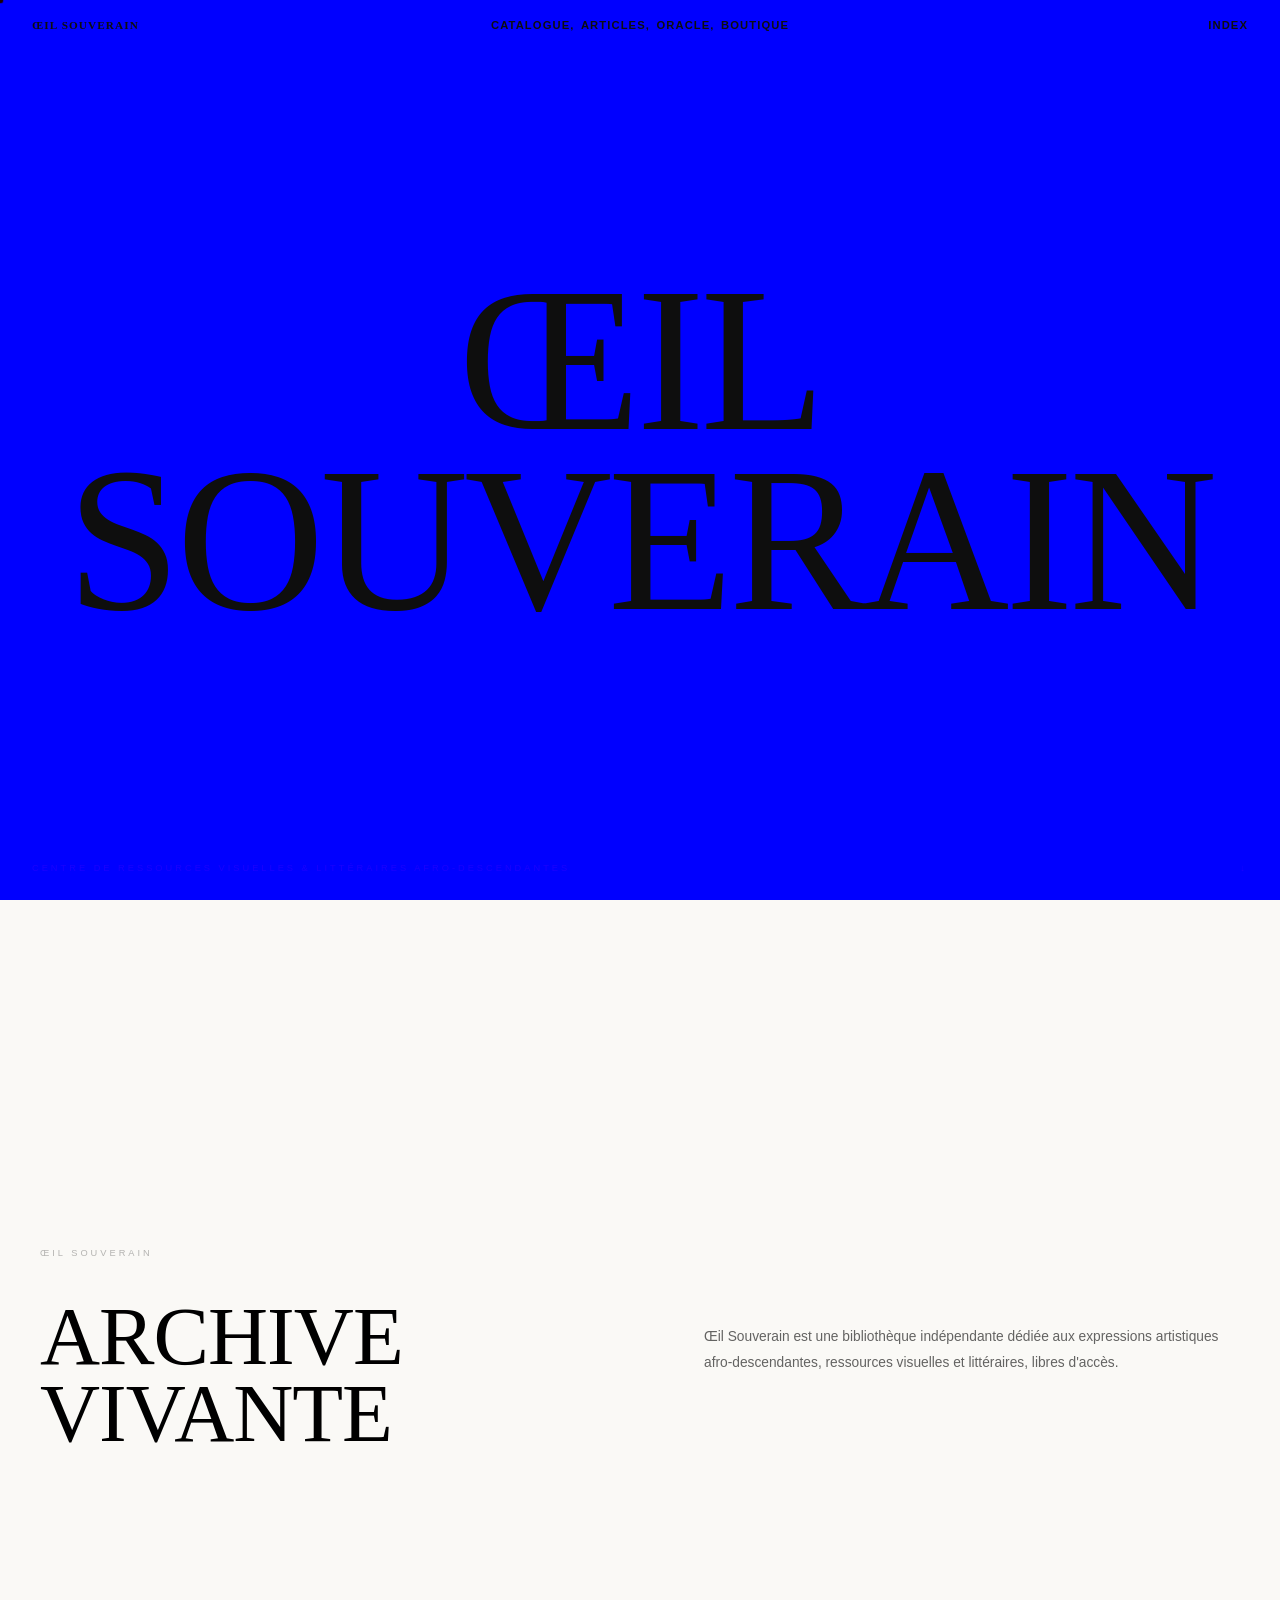
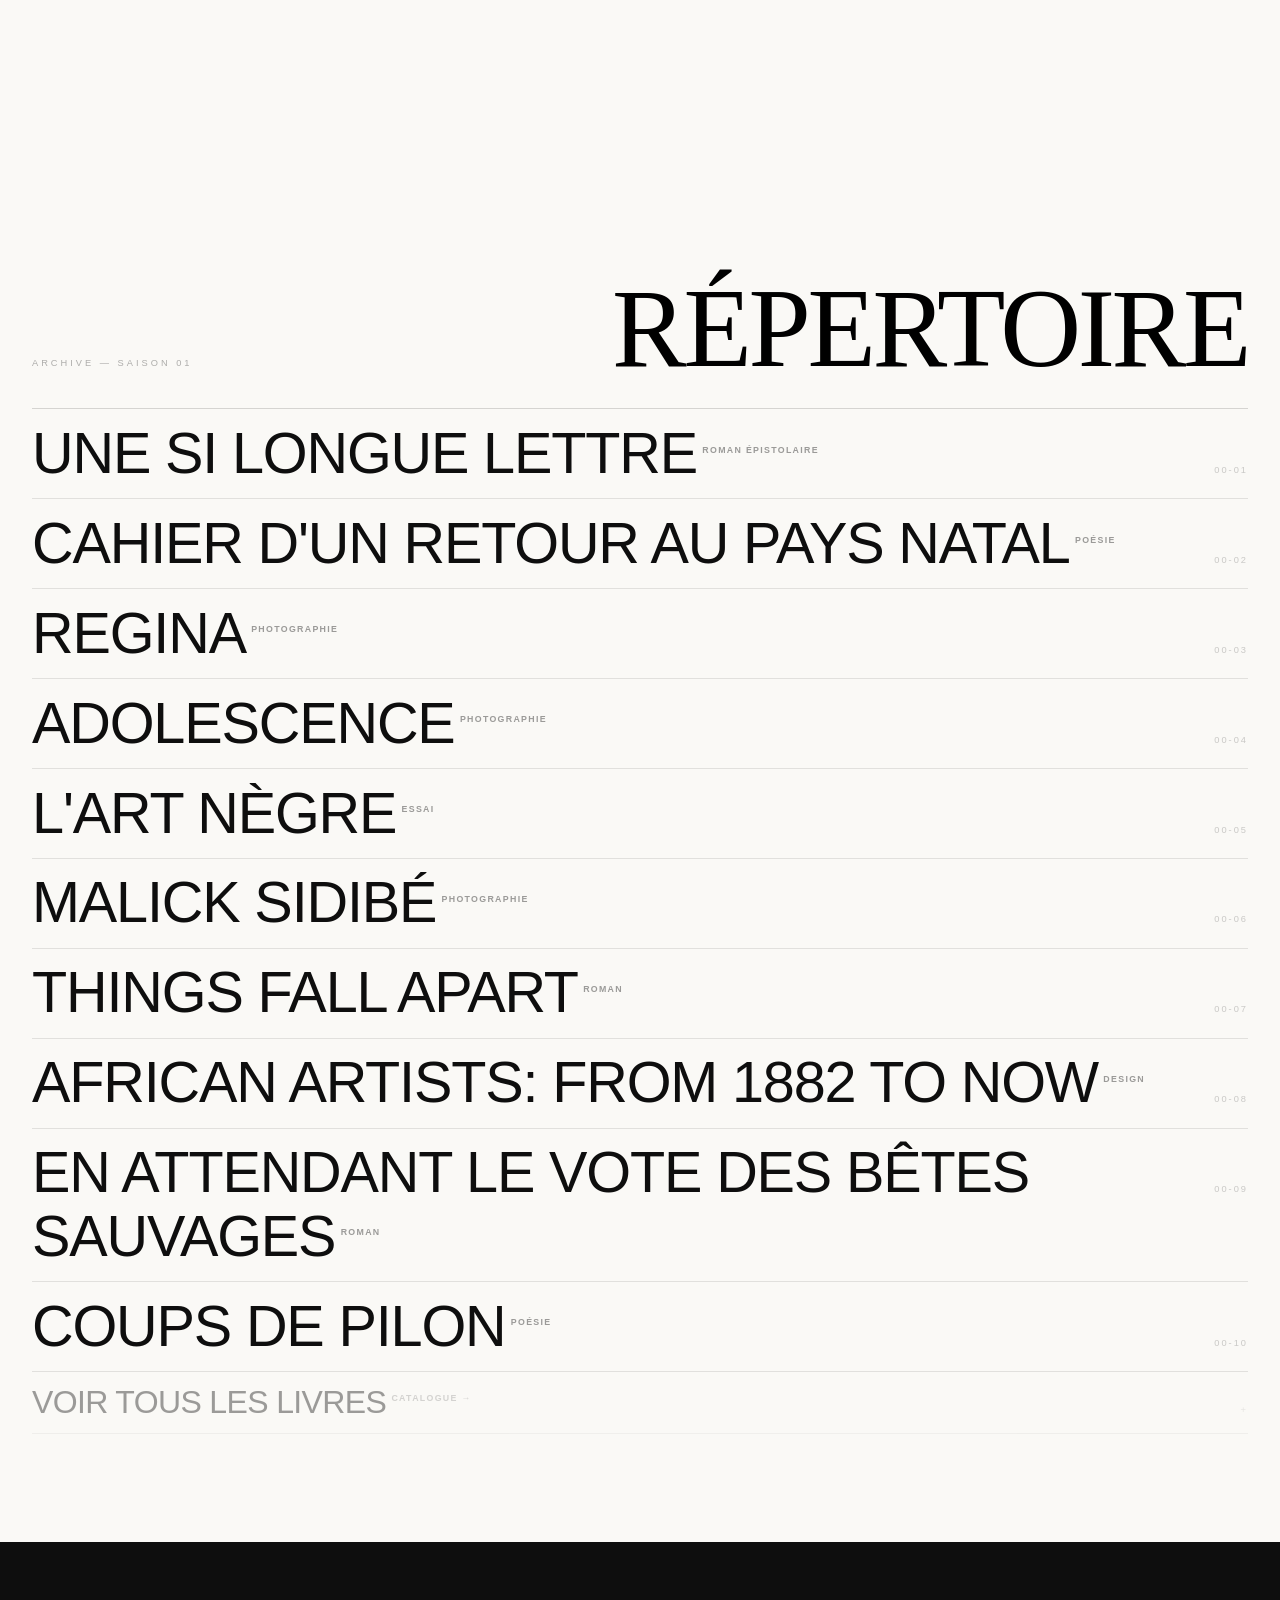
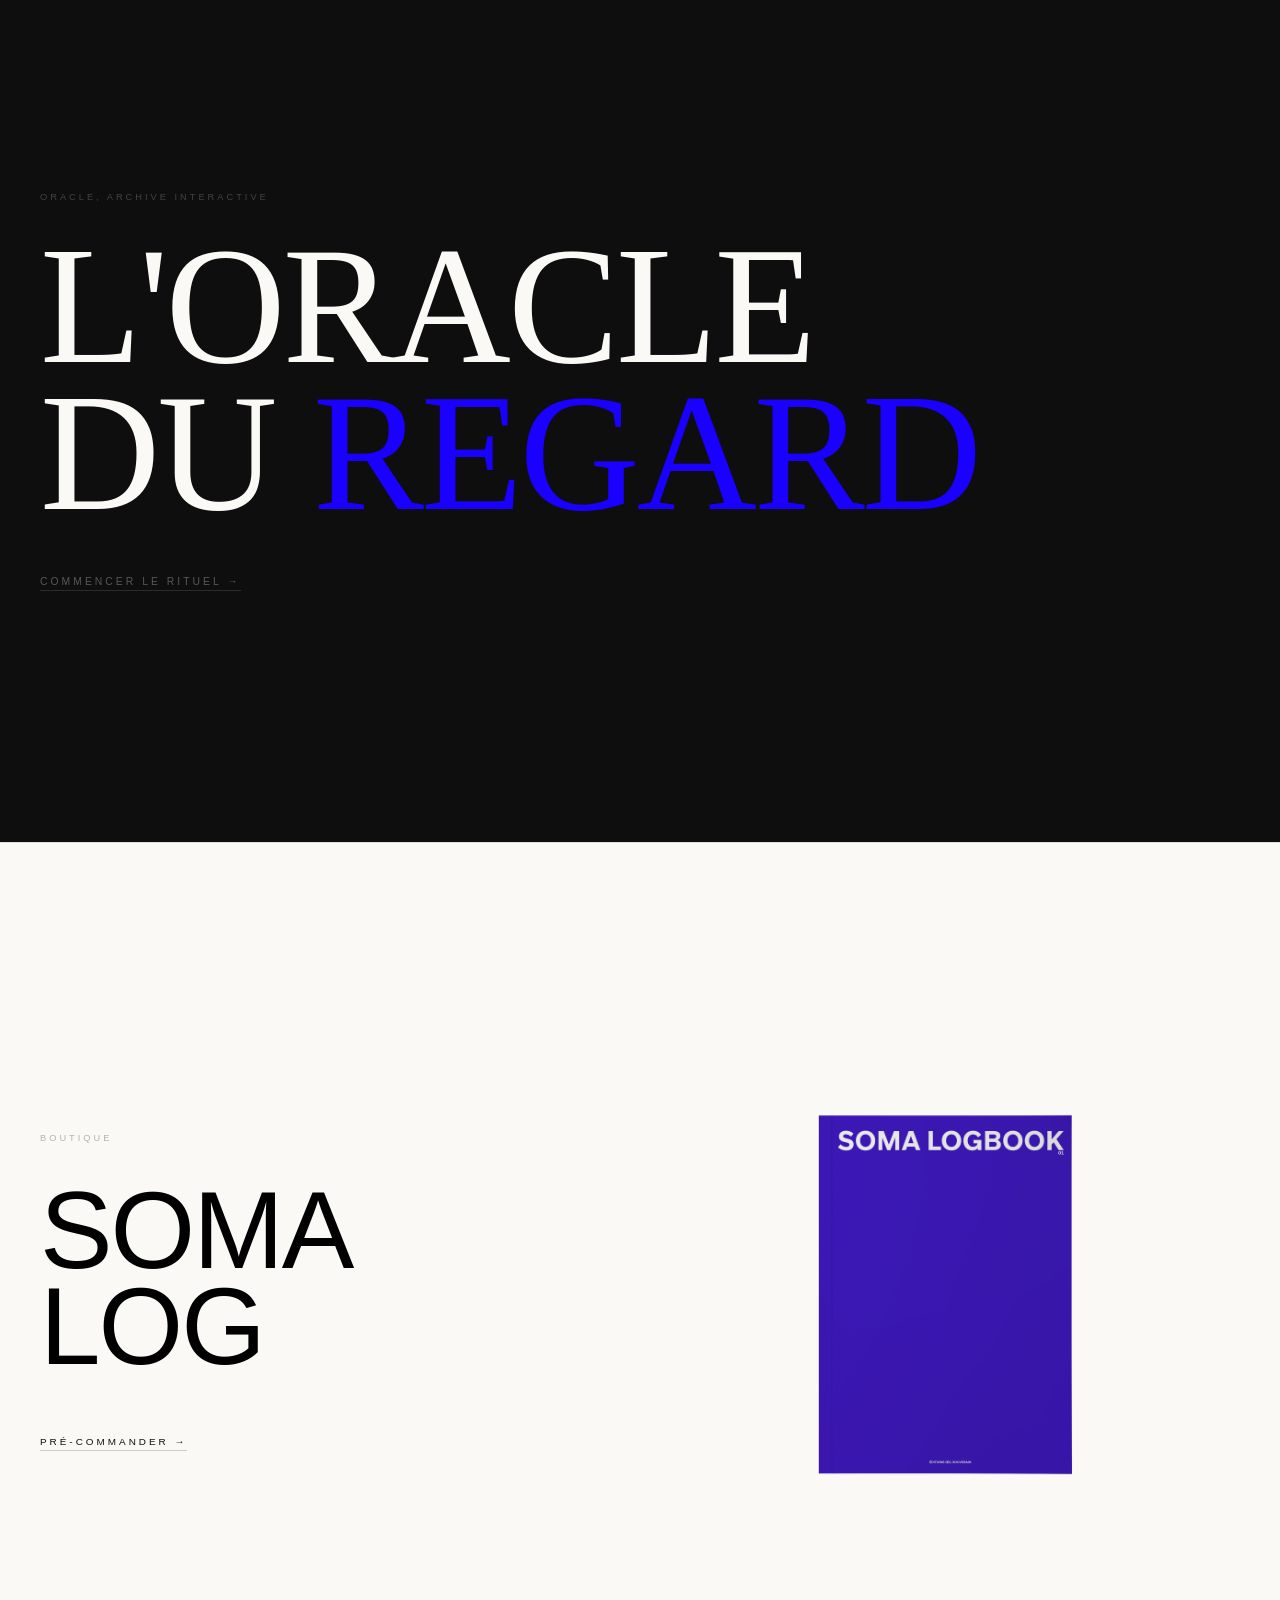
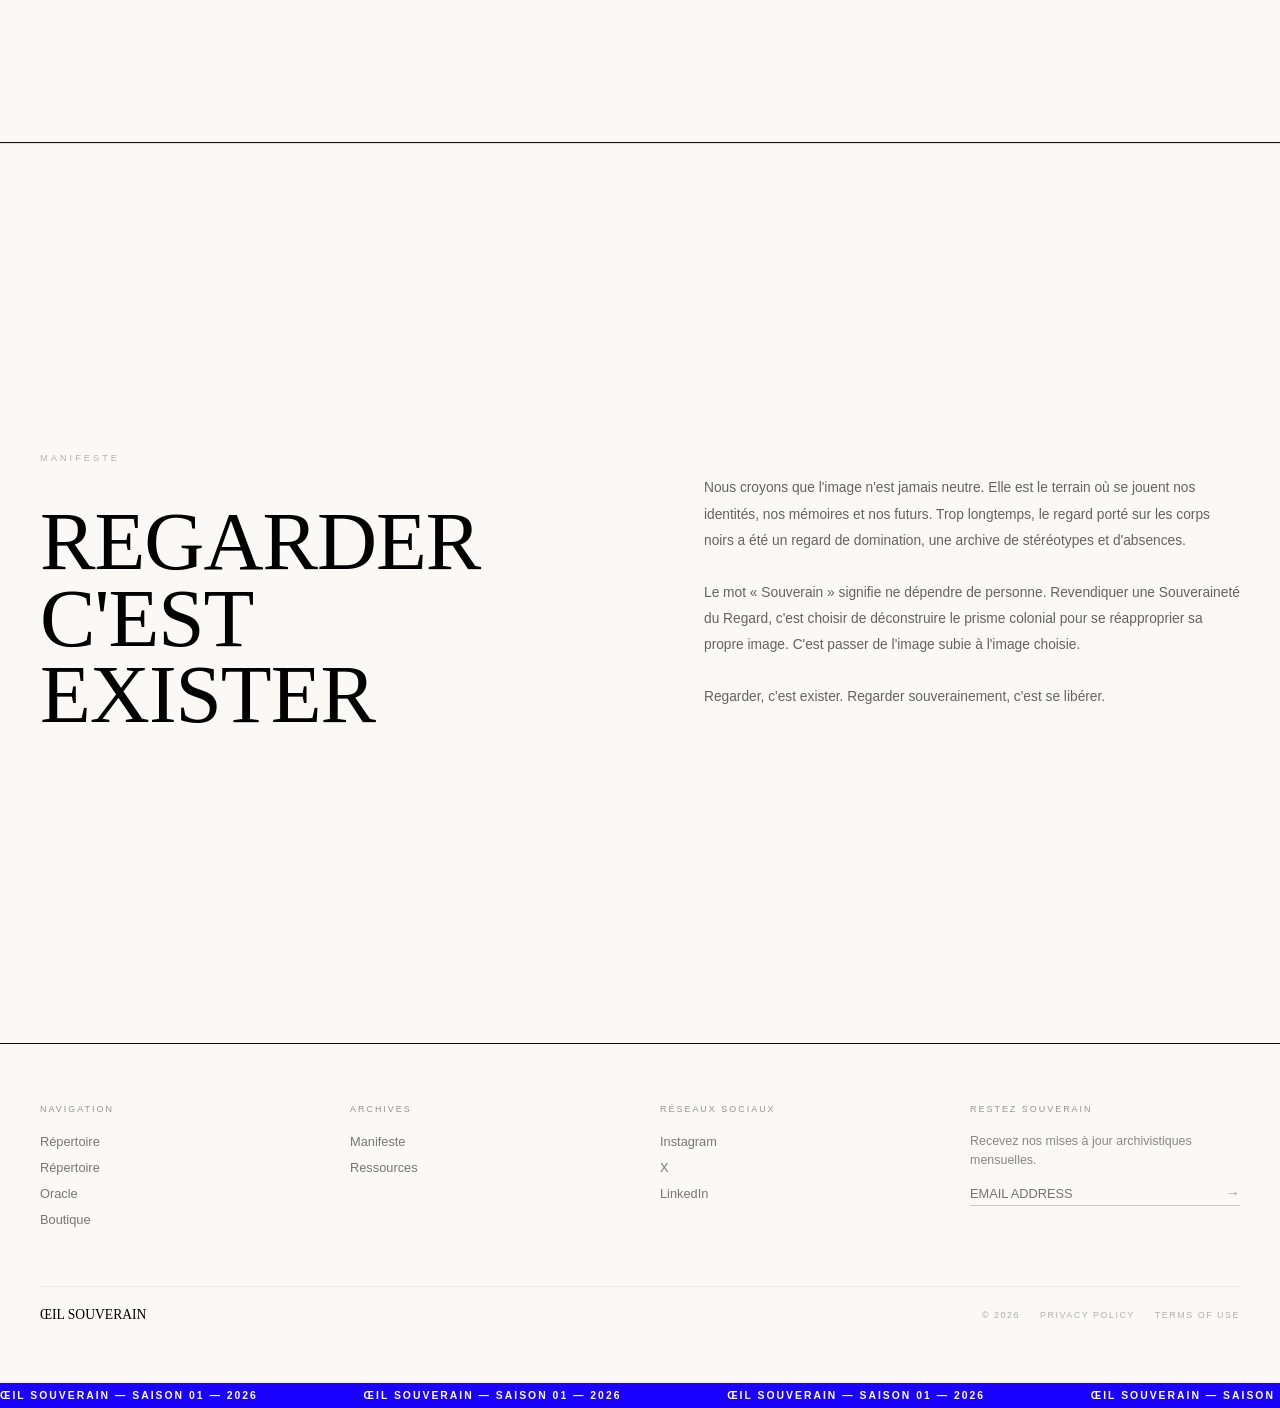
==== commit 42a90305: "Update index.html" ====
--- a/index.html
+++ b/index.html
@@ -2,6 +2,7 @@
 <html lang="fr">
 <head>
     <link href="https://fonts.cdnfonts.com/css/satoshi" rel="stylesheet">
+    <link rel="stylesheet" href="jouvencelle-embedded.css">
     <meta charset="UTF-8">
     <meta name="viewport" content="width=device-width, initial-scale=1.0">
     <title>Œil Souverain</title>
@@ -31,6 +32,7 @@
 </header>
 
 <!-- 01 HERO -->
+<!-- 01 HERO -->
 <section class="snap-section s-hero">
     <h1 class="hero-title">Œil<br>Souverain</h1>
     <div class="hero-footer">
@@ -38,7 +40,6 @@
         <span>↓</span>
     </div>
 </section>
-
 <!-- 02 INTRO -->
 <section class="snap-section s-intro">
     <div class="intro-inner">
@@ -64,7 +65,7 @@
         <div class="book-index">
             <h1 class="title">Une si longue lettre<sup class="category">Roman épistolaire</sup></h1>
             <span class="num">00-01</span>
-            <img src="images/Une-si-longue-lettre Mariama Bâ.jpg" class="hover-image" alt="Une si longue lettre Mariama Bâ">
+            <img src="images/une-si-longue-lettre.png" class="hover-image" alt="Une si longue lettre Mariama Bâ">
         </div>
 
         <div class="book-index">
@@ -118,7 +119,7 @@
         <div class="book-index">
             <h1 class="title">Coups de pilon<sup class="category">Poésie</sup></h1>
             <span class="num">00-10</span>
-            <img src="images/Coups de pilon- poèmes Roman de David Diop .png" class="hover-image" alt="Coups de pilon David Diop">
+            <img src="images/coup-de-pilon.jpg" class="hover-image" alt="Coups de pilon David Diop">
         </div>
 
         <a href="catalogue.html" class="book-index book-index--more">
@@ -154,10 +155,11 @@
     </div>
 </section>
 
+
 <section id="afrofuturisme" style="border-top: 1px solid #0e0e0e;">
 
     <!-- En-tête éditorial -->
-    <div style="display: flex; align-items: flex-end; justify-content: space-between; padding: 3rem 2rem 2rem; border-bottom: 1px solid #0e0e0e;">
+  <!--  <div style="display: flex; align-items: flex-end; justify-content: space-between; padding: 3rem 2rem 2rem; border-bottom: 1px solid #0e0e0e;">
         <div>
             <span style="font-family: 'Satoshi Variable', sans-serif; font-size: 0.7rem; font-weight: 700; text-transform: uppercase; letter-spacing: 0.12em; color: #888; display: block; margin-bottom: 0.75rem;">Théorie — 01</span>
             <h2 style="font-family: 'Satoshi Variable', sans-serif; font-size: clamp(2.5rem, 7vw, 6rem); font-weight: 900; line-height: 0.9; letter-spacing: -0.03em; text-transform: uppercase; margin: 0;">Afrofuturisme :<br>Réclamer<br>le Futur</h2>
@@ -166,17 +168,17 @@
     </div>
 
     <!-- Corps — deux colonnes -->
-    <div style="display: grid; grid-template-columns: 1fr 1fr; border-bottom: 1px solid #0e0e0e;">
+    <!--<div style="display: grid; grid-template-columns: 1fr 1fr; border-bottom: 1px solid #0e0e0e;">
 
         <!-- Image -->
-        <div style="border-right: 1px solid #0e0e0e; aspect-ratio: 4/3; overflow: hidden; background: #e8e5de;">
+       <!-- <div style="border-right: 1px solid #0e0e0e; aspect-ratio: 4/3; overflow: hidden; background: #e8e5de;">
             <img src="images/theodora3.jpeg" alt="Archive 00-02 — Aimé Césaire"
                  style="width: 100%; height: 100%; object-fit: cover; display: block;"
                  onerror="this.style.display='none'">
         </div>
 
         <!-- Texte -->
-        <div style="padding: 3rem 2.5rem; display: flex; flex-direction: column; justify-content: space-between;">
+        <!--<div style="padding: 3rem 2.5rem; display: flex; flex-direction: column; justify-content: space-between;">
             <div>
                 <p style="font-family: 'Satoshi Variable', sans-serif; font-size: clamp(1rem, 1.5vw, 1.25rem); font-weight: 700; line-height: 1.4; margin: 0 0 2rem; letter-spacing: -0.01em;">
                     L'afrofuturisme n'est pas seulement une esthétique de science-fiction, c'est un outil de souveraineté politique et visuelle.
@@ -190,7 +192,7 @@
 
     </div>
 
-</section>
+</section> -->
 
 <!-- 07 MANIFESTE -->
 <section class="snap-section s-manifeste" id="manifeste">
@@ -332,4 +334,4 @@
 header.classList.add('nav--dark');
 </script>
 </body>
-</html>+</html>
--- a/style.css
+++ b/style.css
@@ -2,13 +2,6 @@
 @import url('https://fonts.cdnfonts.com/css/satoshi');
 @import url('https://fonts.googleapis.com/css2?family=Playfair+Display:ital,wght@0,400..900;1,400..900&display=swap');
 @import url('https://fonts.googleapis.com/css2?family=IM+Fell+English:ital@0;1&display=swap');
-
-@font-face {
-    font-family: 'JouvencelleDisplay';
-    src: url('fonts/Jouvencelle-Display.otf') format('opentype');
-    font-weight: normal;
-    font-style: normal;
-}
 
 
 /* ═══════════════════════════════════════════════════════════
@@ -34,7 +27,7 @@
     color: black;
     font-family: 'Satoshi', 'Satoshi-Variable', sans-serif;
     font-weight: 200;
-    cursor: none;
+    cursor: pointer;
     overflow-x: hidden;
 }
 
@@ -112,6 +105,7 @@
 
 .logo {
     text-decoration: none;
+    font-family: 'jouvencelle';
     font-size: 0.7rem;
     font-weight: 700;
     text-transform: uppercase;
@@ -131,6 +125,20 @@
 }
 .nav-links a { text-decoration: none; color: var(--black); transition: opacity 0.2s; }
 .nav-links a:hover { opacity: 0.45; }
+
+.nav-links-oracle{
+    display: flex;
+    color: #f5f3ee;
+    list-style: none;
+    gap: 0.4rem;
+    font-size: 0.7rem;
+    font-weight: 700;
+    letter-spacing: 0.1em;
+    text-transform: uppercase;
+    justify-content: center;
+}
+.nav-links-oracle a { text-decoration: none; color: var(--cream); transition: opacity 0.2s; }
+.nav-links-oracle a:hover { opacity: 0.45; }
 
 .nav-right {
     display: flex;
@@ -154,8 +162,9 @@
 }
 
 /* ── 01 HERO ── */
+/* ── 01 HERO ── */
 .s-hero {
-    background: #FAF9F6;
+    background: blue url('images/fond quadri bleu.png') center/cover no-repeat;
     display: flex;
     flex-direction: column;
     justify-content: center;
@@ -163,6 +172,7 @@
     padding: 0 2rem;
     min-height: 100vh;
 }
+
 
 .hero-title {
     font-family: 'Jouvencelle-Display', serif;
@@ -280,7 +290,7 @@
     border-bottom: 1px solid rgba(0,0,0,0.1);
     padding: 0.8rem 0;
     position: relative;
-    cursor: none;
+    cursor: pointer;
     transition: color 0.2s;
     color: var(--black);
     text-decoration: none;
@@ -366,6 +376,7 @@
 .oracle-title {
     font-size: clamp(4.5rem, 13vw, 13rem);
     font-weight: 100;
+   font-family: 'Jouvencelle-Display';
     text-transform: uppercase;
     letter-spacing: -3px;
     line-height: 0.88;
@@ -467,11 +478,11 @@
 
 .newsletter-form { display: flex; border-bottom: 1px solid rgba(0,0,0,0.2); padding-bottom: 4px; }
 .newsletter-input { background: transparent; border: none; flex: 1; font-size: 0.8rem; outline: none; text-transform: uppercase; font-family: 'Satoshi', 'Satoshi-Variable', sans-serif; font-weight: 200; color: var(--black); }
-.newsletter-btn { background: transparent; border: none; cursor: none; font-size: 0.9rem; opacity: 0.4; transition: opacity 0.2s; color: var(--black); }
+.newsletter-btn { background: transparent; border: none; cursor: pointer; font-size: 0.9rem; opacity: 0.4; transition: opacity 0.2s; color: var(--black); }
 .newsletter-btn:hover { opacity: 1; }
 
 .footer-bottom { max-width: 1400px; margin: 50px auto 0; padding-top: 20px; border-top: 1px solid rgba(0,0,0,0.07); display: flex; justify-content: space-between; align-items: center; }
-.footer-logo-text { font-weight: 200; font-size: 0.85rem; text-transform: uppercase; letter-spacing: 3px; }
+.footer-logo-text { font-weight: 200; font-size: 0.85rem; text-transform: uppercase; letter-spacing: 0px; font-family: 'Jouvencelle-Display'; }
 .footer-legal { font-size: 0.56rem; text-transform: uppercase; letter-spacing: 1.5px; opacity: 0.3; display: flex; gap: 20px; }
 .footer-legal a { color: var(--black); text-decoration: none; }
 
@@ -517,7 +528,7 @@
     text-transform: uppercase;
     letter-spacing: 3px;
     padding: 16px 48px;
-    cursor: none;
+    cursor: pointer;
     transition: all 0.3s;
     position: relative;
     overflow: hidden;
@@ -555,7 +566,7 @@
     font-size: 0.82rem;
     text-align: left;
     padding: 20px 24px;
-    cursor: none;
+    cursor: pointer;
     transition: all 0.25s;
     position: relative;
     overflow: hidden;
@@ -575,7 +586,7 @@
 .result-subtitle { font-size: 0.78rem; text-transform: uppercase; letter-spacing: 2px; opacity: 0.4; margin-bottom: 4rem; padding-bottom: 2rem; border-bottom: 1px solid rgba(255,255,255,0.08); }
 
 .archive-grid { display: grid; grid-template-columns: repeat(3, 1fr); gap: 2px; margin-bottom: 4rem; }
-.archive-card { position: relative; aspect-ratio: 3/4; overflow: hidden; background: #111; cursor: none; }
+.archive-card { position: relative; aspect-ratio: 3/4; overflow: hidden; background: #111; cursor: pointer; }
 .archive-card.featured { grid-column: span 2; aspect-ratio: auto; min-height: 400px; }
 .archive-card img { width: 100%; height: 100%; object-fit: cover; filter: grayscale(30%) contrast(1.05); transition: transform 0.6s cubic-bezier(0.4,0,0.2,1), filter 0.6s; }
 .archive-card:hover img { transform: scale(1.04); filter: grayscale(0%) contrast(1.1); }
@@ -605,7 +616,7 @@
     text-transform: uppercase;
     letter-spacing: 2px;
     padding: 14px 32px;
-    cursor: none;
+    cursor: pointer;
     transition: all 0.25s;
 }
 .action-btn:hover { background: var(--cream); color: var(--black); }
@@ -638,7 +649,7 @@
 input[type="range"]::-webkit-slider-thumb { -webkit-appearance: none; width: 10px; height: 10px; background: var(--blue); border-radius: 50%; cursor: pointer; }
 
 .mode-grid { display: grid; grid-template-columns: 1fr 1fr; gap: 8px; margin-bottom: 28px; }
-.mode-btn { border: 1px solid var(--black); background: transparent; padding: 10px 6px; font-family: 'Satoshi', 'Satoshi-Variable', sans-serif; font-size: 0.65rem; text-transform: uppercase; letter-spacing: 1px; cursor: pointer; transition: all 0.2s; font-weight: 300; }
+.mode-btn { border: 1px solid var(--black); background: transparent; padding: 10px 6px; font-family: 'jouvencelle', 'Satoshi-Variable', sans-serif; font-size: 0.65rem; text-transform: uppercase; letter-spacing: 1px; cursor: pointer; transition: all 0.2s; font-weight: 300; }
 .mode-btn:hover { background: var(--black); color: var(--cream); }
 .mode-btn.active { background: var(--blue); border-color: var(--blue); color: #fff; }
 
@@ -647,7 +658,7 @@
 .swatch.active { border-color: var(--black); outline: 2px solid var(--cream); outline-offset: -4px; }
 
 .manifeste-inline { max-width: 1400px; margin: 60px auto; padding: 40px 2rem; border-top: 1px solid var(--black); display: grid; grid-template-columns: 1fr 2fr; gap: 40px; }
-.manifeste-inline h3 { font-size: 0.7rem; text-transform: uppercase; letter-spacing: 2px; font-weight: 400; }
+.manifeste-inline h3 { font-size: 0.7rem; text-transform: uppercase; letter-spacing: 2px; font-weight: 400; font-family: 'jouvencelle'; }
 .manifeste-inline p { font-size: 0.88rem; line-height: 1.8; opacity: 0.7; }
 
 .seed-display { font-size: 0.65rem; text-transform: uppercase; letter-spacing: 1px; opacity: 0.4; margin-top: 20px; padding-top: 20px; border-top: 1px solid rgba(0,0,0,0.15); }
@@ -659,7 +670,7 @@
 .shop-header-meta { font-size: 0.65rem; text-transform: uppercase; letter-spacing: 2.5px; opacity: 0.35; text-align: right; line-height: 2; flex-shrink: 0; }
 
 .shop-filters { display: flex; gap: 0; padding: 0 2.5rem; border-bottom: 1px solid var(--gray); overflow-x: auto; }
-.filter-btn { background: none; border: none; cursor: none; font-family: 'Satoshi', 'Satoshi-Variable', sans-serif; font-weight: 200; font-size: 0.7rem; text-transform: uppercase; letter-spacing: 2px; color: var(--black); opacity: 0.35; padding: 1.1rem 1.6rem 1.1rem 0; transition: opacity .2s; white-space: nowrap; position: relative; }
+.filter-btn { background: none; border: none; cursor: pointer; font-family: 'Satoshi', 'Satoshi-Variable', sans-serif; font-weight: 200; font-size: 0.7rem; text-transform: uppercase; letter-spacing: 2px; color: var(--black); opacity: 0.35; padding: 1.1rem 1.6rem 1.1rem 0; transition: opacity .2s; white-space: nowrap; position: relative; }
 .filter-btn::after { content: ''; position: absolute; bottom: 0; left: 0; width: 0; height: 1px; background: var(--black); transition: width .25s; }
 .filter-btn:hover { opacity: 0.65; }
 .filter-btn.active { opacity: 1; }
@@ -703,7 +714,7 @@
 
 /* ── ARTICLES ── */
 .article-page { background-color: #FAF9F6; color: var(--black); min-height: 10vh; display: flex; flex-direction: column; align-items: center; text-align: center; padding: 60px; }
-.article-big-title { font-family: 'Satoshi', sans-serif; font-weight: 400; font-size: clamp(4rem, 15vw, 12rem); text-transform: uppercase; line-height: 0.8; letter-spacing: -0.05em; margin-bottom: 5vh; }
+.article-big-title { font-family: 'jouvencelle', sans-serif; font-weight: 400; font-size: clamp(4rem, 15vw, 12rem); text-transform: uppercase; line-height: 0.8; letter-spacing: -0.05em; margin-bottom: 5vh; }
 .article-image-container { max-width: 900px; width: 85%; margin: 0 auto 4vh; border: 1px solid rgba(0,0,0,0.1); padding: 12px; background: #FAF9F6; }
 .article-image-container img { width: 100%; height: auto; display: block; filter: sepia(0.2) contrast(1.1); }
 .article-quote { font-family: 'Satoshi', sans-serif; font-size: clamp(1.1rem, 2.5vw, 1.6rem); max-width: 800px; margin: 0 auto 5vh; line-height: 1.5; padding: 0 2rem; color: var(--black); }
@@ -741,4 +752,704 @@
     .main-header { padding: 1.2rem 1.5rem; }
     .article-big-title { font-size: 4.5rem; }
     .article-image-container { width: 95%; }
-}+}
+
+/* ── ARTICLES PAGE ── */
+.articles-hero {
+    padding: 14vh 2rem 4vh;
+    border-bottom: 1px solid rgba(0,0,0,0.15);
+}
+
+.articles-hero .rep-label {
+    font-size: 0.58rem;
+    text-transform: uppercase;
+    letter-spacing: 3px;
+    opacity: 0.3;
+    display: block;
+    margin-bottom: 1rem;
+}
+
+.articles-hero h1 {
+    font-family: 'Jouvencelle-Display', serif;
+    font-size: clamp(5rem, 13vw, 11rem);
+    font-weight: 400;
+    text-transform: uppercase;
+    letter-spacing: -0.03em;
+    line-height: 0.88;
+}
+
+.articles-list {
+    padding: 0 2rem 8vh;
+}
+
+.article-row {
+    display: grid;
+    grid-template-columns: 180px 1fr auto;
+    align-items: center;
+    gap: 2rem;
+    padding: 1.6rem 0;
+    text-decoration: none;
+    color: var(--black);
+    border-bottom: 1px solid rgba(0,0,0,0.1);
+    position: relative;
+    transition: color 0.2s;
+    cursor: pointer;
+}
+
+.article-row:hover {
+    color: var(--blue);
+}
+
+.article-row-left {
+    display: flex;
+    flex-direction: column;
+    gap: 0.3rem;
+    flex-shrink: 0;
+}
+
+.article-num {
+    font-size: 0.58rem;
+    letter-spacing: 2px;
+    text-transform: uppercase;
+    opacity: 0.25;
+}
+
+.article-category {
+    font-size: 0.62rem;
+    text-transform: uppercase;
+    letter-spacing: 2px;
+    font-weight: 700;
+    opacity: 0.45;
+}
+
+.article-row-title {
+    font-family: 'Jouvencelle-Display', serif;
+    font-size: clamp(2rem, 4.5vw, 4rem);
+    font-weight: 400;
+    text-transform: uppercase;
+    letter-spacing: -0.02em;
+    line-height: 1;
+}
+
+.article-date {
+    font-size: 0.58rem;
+    letter-spacing: 2px;
+    opacity: 0.2;
+    flex-shrink: 0;
+}
+
+
+/* ─────────────────────────────────────────────────────────
+   SECTION BOUTIQUE — ŒIL SOUVERAIN
+   ───────────────────────────────────────────────────────── */
+
+:root {
+    --shop-border-color: rgba(14, 14, 14, 0.12);
+}
+
+/* ── PAGE HEADER ── */
+.shop-header {
+    display: flex;
+    align-items: flex-end;
+    justify-content: space-between;
+    padding: 10rem 2rem 4rem;
+    border-bottom: 1px solid var(--text-color, #0e0e0e);
+}
+
+.shop-title {
+    font-size: clamp(11rem, 8vw, 6rem);
+    font-family: 'jouvencelle';
+    font-weight: 400;
+    line-height: 0.85;
+    text-transform: uppercase;
+    margin: 0;
+    letter-spacing: -0.03em;
+    padding-bottom: 40px;
+}
+
+.shop-header-meta {
+    font-size: 0.65rem;
+    text-align: right;
+    text-transform: uppercase;
+    letter-spacing: 0.1em;
+    color: #888;
+    line-height: 1.5;
+}
+
+/* ── FILTRES STYLE TABLEAU ── */
+.shop-filters {
+    display: grid;
+    grid-template-columns: repeat(2, 1fr);
+    border-bottom: 1px solid var(--text-color, #0e0e0e);
+}
+
+.filter-btn {
+    font-family: 'Satoshi', sans-serif;
+    font-size: 0.7rem;
+    font-weight: 700;
+    text-transform: uppercase;
+    padding: 1.5rem 2rem;
+    border: none;
+    background: transparent;
+    cursor: pointer;
+    display: flex;
+    justify-content: space-between;
+    align-items: center;
+    border-right: 1px solid var(--text-color, #0e0e0e);
+    transition: background 0.2s;
+    color: var(--text-color, #0e0e0e);
+}
+
+.filter-btn:last-child { 
+    border-right: none; 
+}
+
+.filter-btn::after { 
+    content: '▼'; 
+    font-size: 0.5rem; 
+}
+
+.filter-btn:hover { 
+    background: rgba(0,0,0,0.03); 
+}
+
+.filter-btn.active { 
+    background: var(--text-color, #0e0e0e); 
+    color: ivory; 
+}
+
+/* ── GRILLE GALERIE ── */
+.shop-grid {
+    display: grid;
+    grid-template-columns: repeat(4, 1fr);
+    border-left: 1px solid var(--shop-border-color);
+}
+
+/* ── CARTE PRODUIT ── */
+.product-card {
+    position: relative;
+    aspect-ratio: 0.85 / 1;
+    display: flex;
+    flex-direction: column;
+    justify-content: space-between;
+    padding: 2rem;
+    border-right: 1px solid var(--shop-border-color);
+    border-bottom: 1px solid var(--shop-border-color);
+    text-decoration: none;
+    color: var(--text-color, #0e0e0e);
+    transition: background 0.4s ease;
+}
+
+.product-card:hover {
+    background-color: rgba(25, 0, 255, 0.02);
+}
+
+/* Header de cellule */
+.card-header-minimal {
+    display: flex;
+    justify-content: space-between;
+    font-size: 0.6rem;
+    font-weight: 800;
+    text-transform: uppercase;
+    letter-spacing: 0.05em;
+}
+
+.product-cat-top { 
+    color: #888; 
+}
+
+/* Image centrée */
+.product-img-center {
+    flex-grow: 1;
+    display: flex;
+    align-items: center;
+    justify-content: center;
+    padding: 2.5rem 0;
+}
+
+.product-img-center img {
+    max-width: 85%;
+    max-height: 240px;
+    object-fit: contain;
+    box-shadow: 0 10px 30px rgba(0,0,0,0.05);
+    transition: transform 0.6s cubic-bezier(0.16, 1, 0.3, 1);
+}
+
+.product-card:hover .product-img-center img {
+    transform: scale(1.05);
+}
+
+/* Footer de cellule */
+.card-footer-minimal {
+    display: flex;
+    justify-content: space-between;
+    align-items: flex-end;
+    font-size: 0.65rem;
+    font-weight: 700;
+    text-transform: uppercase;
+}
+
+.product-price-minimal {
+    font-size: 0.85rem;
+    letter-spacing: -0.02em;
+}
+
+/* Badge */
+.product-badge {
+    position: absolute;
+    top: 4rem;
+    left: 2rem;
+    font-size: 0.55rem;
+    font-weight: 900;
+    text-transform: uppercase;
+    padding: 0.2rem 0.5rem;
+    background: #1900ff;
+    color: white;
+}
+
+/* Utility Class pour le filtre JS */
+.hidden { 
+    display: none !important; 
+}
+
+/* ── RESPONSIVE ── */
+@media (max-width: 1100px) {
+    .shop-grid { grid-template-columns: repeat(2, 1fr); }
+}
+
+@media (max-width: 650px) {
+    .shop-grid { grid-template-columns: 1fr; }
+    .shop-filters { grid-template-columns: 1fr; }
+    .filter-btn { border-right: none; border-bottom: 1px solid var(--text-color, #0e0e0e); }
+    .shop-header { flex-direction: column; align-items: flex-start; gap: 1rem; }
+}
+
+
+    /* ═══════════════════════════════════════
+       CATALOGUE — REFONTE AUDACIEUSE
+    ════════════════════════════════════════ */
+
+    /* ── LAYOUT PRINCIPAL ── */
+    .cat-wrapper {
+        display: grid;
+        grid-template-columns: 72px 1fr;
+        min-height: 100vh;
+        padding-top: 100px; /* hauteur header fixe */
+    }
+
+    /* ── RAIL VERTICAL (numéro de section) ── */
+    .cat-rail {
+        border-right: 1px solid var(--black);
+        display: flex;
+        align-items: flex-start;
+        justify-content: center;
+        padding-top: 3rem;
+        position: sticky;
+        top: 100px;
+        height: calc(100vh - 100px);
+    }
+
+    .cat-rail-label {
+        writing-mode: vertical-rl;
+        text-orientation: mixed;
+        transform: rotate(180deg);
+        font-size: 0.52rem;
+        letter-spacing: 3px;
+        text-transform: uppercase;
+        opacity: 0.22;
+    }
+
+    /* ── CONTENU PRINCIPAL ── */
+    .cat-body {
+        display: grid;
+        grid-template-rows: auto 1fr;
+   
+    }
+
+    /* ══ BARRE SUPÉRIEURE FILTRES ══ */
+    .cat-topbar {
+        border-bottom: 1px solid black;
+        display: grid;
+        grid-template-columns: 1fr auto auto auto;
+        align-items: stretch;
+        height: 56px;
+        position: sticky;
+        top: 100px;
+        z-index: 50;
+    }
+
+    .cat-topbar-title {
+        display: flex;
+        align-items: center;
+        padding: 0 2rem;
+        border-right: 1px solid black;
+        font-size: 0.56rem;
+        letter-spacing: 3px;
+        text-transform: uppercase;
+        opacity: 0.35;
+        gap: 1rem;
+    }
+
+    .cat-topbar-title strong {
+        font-weight: 900;
+        font-size: 0.56rem;
+        opacity: 1;
+        color: blue;
+        letter-spacing: 2px;
+    }
+
+    .cat-filter-pill {
+        display: flex;
+        align-items: center;
+        padding: 0 1.8rem;
+        border-right: 1px solid black;
+        gap: 0.8rem;
+        cursor: pointer;
+        transition: background 0.2s;
+        position: relative;
+    }
+    .cat-filter-pill:hover { background: rgba(14,14,14,0.03); }
+    .cat-filter-pill:last-child { border-right: none; }
+
+    .cat-filter-pill label {
+        font-size: 0.52rem;
+        letter-spacing: 2.5px;
+        text-transform: uppercase;
+        opacity: 0.35;
+        cursor: pointer;
+    }
+
+    .cat-filter-pill select {
+        background: none;
+        border: none;
+        font-family: 'Satoshi', sans-serif;
+        font-size: 0.78rem;
+        font-weight: 500;
+        text-transform: uppercase;
+        outline: none;
+        cursor: pointer;
+        color: black;
+        padding: 0;
+    }
+
+    /* Toggle En Stock */
+    .cat-stock-toggle {
+        display: flex;
+        align-items: center;
+        gap: 0.7rem;
+        padding: 0 1.8rem;
+        cursor: pointer;
+        font-size: 0.7rem;
+        text-transform: uppercase;
+        letter-spacing: 1.5px;
+        font-weight: 500;
+        transition: background 0.2s;
+    }
+    .cat-stock-toggle:hover { background: rgba(14,14,14,0.03); }
+    .cat-stock-toggle input {
+        appearance: none;
+        width: 13px; height: 13px;
+        border: 1px solid rgba(14,14,14,0.4);
+        cursor: pointer;
+        position: relative;
+        flex-shrink: 0;
+        transition: border-color 0.2s;
+    }
+    .cat-stock-toggle input:checked {
+        border-color: blue;
+    }
+    .cat-stock-toggle input:checked::after {
+        content: '';
+        position: absolute;
+        inset: 2px;
+        background: blue;
+    }
+
+    /* ══ GRILLE PRINCIPALE ══ */
+    .cat-grid {
+        display: grid;
+        grid-template-columns: repeat(5, 1fr);
+        border-top: none;
+    }
+
+    /* ── CARTE PRODUIT ── */
+/* La carte devient le repère pour positionner le texte */
+.p-card {
+    position: relative;
+    overflow: hidden; /* Masque ce qui dépasse de la carte */
+    width: 100%;
+    aspect-ratio: 4 / 6; /* Donne un ratio sympa de carte, adaptez selon vos besoins */
+    padding: 20px;
+}
+
+/* L'image prend toute la place en arrière-plan */
+.p-card .card-img {
+    width: 100%;
+    height: 100%;
+    object-fit: cover; /* L'image remplit la carte sans se déformer */
+    transition: transform 0.4s ease; /* Petit effet de zoom optionnel sur l'image */
+}
+
+/* Le conteneur de texte se superpose à l'image */
+.p-card .card-content {
+    position: absolute;
+    top: 0;
+    left: 0;
+    width: 100%;
+    height: 100%;
+    background: rgba(0, 0, 0, 0.7); /* Fond sombre semi-transparent pour lire le texte */
+    color: white;
+    display: flex;
+    flex-direction: column;
+    justify-content: center; /* Centre le texte verticalement */
+    padding: 50px;
+    box-sizing: border-box;
+    
+background: rgba(255, 255, 255, 0.95); 
+    
+    /* Couleur du texte pour qu'il soit lisible sur le blanc */
+    color: #1a1a1a; 
+    
+    opacity: 0;
+    visibility: hidden;
+    transition: opacity 0.3s ease, visibility 0.3s ease;
+}
+
+/* --- EFFET AU HOVER --- */
+
+/* On affiche le texte au survol de la carte */
+.p-card:hover .card-content {
+    opacity: 1;
+    visibility: visible;
+}
+
+/* Optionnel : Un léger zoom sur l'image quand on survole */
+.p-card:hover .card-img {
+    transform: scale(1.05);
+}
+
+    /* Numéro d'archive — coin haut gauche */
+    .p-archive-num {
+        position: absolute;
+        top: 1rem;
+        left: 1rem;
+        font-size: 0.48rem;
+        letter-spacing: 2.5px;
+        text-transform: uppercase;
+        opacity: 0.2;
+        font-weight: 500;
+    }
+
+    /* Badge statut — coin haut droit */
+    .p-badge {
+        position: absolute;
+        top: 1rem;
+        right: 1rem;
+        font-size: 0.44rem;
+        letter-spacing: 2px;
+        text-transform: uppercase;
+        padding: 3px 7px;
+        border: 1px solid currentColor;
+        font-weight: 500;
+    }
+    .p-badge--epuise { color: black; opacity: 0.28; }
+    .p-badge--dispo { color: blue; }
+
+    /* Pied de carte */
+    .p-card-foot {
+        border-top: 1px solid black;
+        padding: 0.9rem 1.2rem;
+        display: grid;
+        grid-template-columns: 1fr auto;
+        align-items: end;
+        gap: 0.5rem;
+        background: #f5f3ee;
+    }
+
+    .p-card-title {
+        font-family: 'Satoshi', sans-serif;
+        font-size: 0.78rem;
+        font-weight: 700;
+        text-transform: uppercase;
+        letter-spacing: 0.3px;
+        line-height: 1.2;
+        margin: 0;
+    }
+
+    .p-card-author {
+        font-family: 'jouvencelle', serif;
+        font-style: italic;
+        font-size: 0.8rem;
+        opacity: 0.55;
+        margin-top: 2px;
+        line-height: 1.3;
+    }
+
+    /* Flèche hover */
+    .p-card-arrow {
+        font-size: 0.7rem;
+        opacity: 0;
+        transform: translateX(-4px);
+        transition: opacity 0.2s, transform 0.25s;
+        color: var(--blue);
+        align-self: flex-end;
+    }
+    .p-card:hover .p-card-arrow {
+        opacity: 1;
+        transform: translateX(0);
+    }
+
+    /* ── CARTE SPÉCIALE "VOIR PLUS" ── */
+    .p-card--more {
+        background: black;
+        align-items: center;
+        justify-content: center;
+        border: none;
+        text-decoration: none;
+        transition: background 0.3s;
+    }
+    .p-card--more:hover { background: blue; }
+    .p-card--more-inner {
+        display: flex;
+        flex-direction: column;
+        align-items: center;
+        gap: 1.2rem;
+        padding: 2rem;
+    }
+    .p-card--more-count {
+        font-size: 2.5rem;
+        font-weight: 100;
+        color: #f5f3ee;
+        opacity: 0.18;
+        line-height: 1;
+    }
+    .p-card--more-label {
+        font-size: 0.56rem;
+        letter-spacing: 3px;
+        text-transform: uppercase;
+        color: #f5f3ee;
+        opacity: 0.55;
+    }
+    .p-card--more-arrow {
+        font-size: 1.5rem;
+        color: #f5f3ee;
+        opacity: 0.3;
+        transition: opacity 0.2s, transform 0.25s;
+    }
+    .p-card--more:hover .p-card--more-arrow {
+        opacity: 1;
+        transform: translateX(6px);
+    }
+
+    /* ── SIDEBAR COMPTE / MANIFESTE ── */
+    .cat-side-info {
+        border-right: 1px solid black;
+        border-bottom: 1px solid black;
+        padding: 2rem 1.5rem;
+        display: flex;
+        flex-direction: column;
+        justify-content: space-between;
+        gap: 2rem;
+    }
+
+    .cat-count-big {
+        font-size: clamp(3rem, 5vw, 5rem);
+        font-weight: 100;
+        line-height: 1;
+        letter-spacing: -2px;
+        opacity: 0.08;
+    }
+
+    .cat-manifeste-quote {
+        font-family: 'IM Fell English', serif;
+        font-style: italic;
+        font-size: 0.85rem;
+        line-height: 1.7;
+        opacity: 0.42;
+        border-left: 2px solid var(--blue);
+        padding-left: 1rem;
+    }
+
+    /* ── LIGNE DE SÉPARATION THÉMATIQUE ── */
+    .cat-theme-row {
+        grid-column: 1 / -1;
+        border-bottom: 1px solid black;
+        padding: 1rem 1.5rem;
+        display: flex;
+        justify-content: space-between;
+        align-items: baseline;
+        background: black;
+        color: #f5f3ee;
+    }
+
+    .cat-theme-label {
+        font-size: 0.52rem;
+        letter-spacing: 3px;
+        text-transform: uppercase;
+        opacity: 0.4;
+    }
+
+    .cat-theme-title {
+        font-size: 0.75rem;
+        font-weight: 700;
+        text-transform: uppercase;
+        letter-spacing: 1px;
+    }
+
+    .cat-theme-count {
+        font-size: 0.52rem;
+        letter-spacing: 2px;
+        text-transform: uppercase;
+        opacity: 0.35;
+    }
+
+    /* ── RESPONSIVE ── */
+    @media (max-width: 1400px) {
+        .cat-grid { grid-template-columns: repeat(3, 1fr); }
+        .p-card--wide { grid-column: span 2; }
+    }
+
+    @media (max-width: 900px) {
+        .cat-wrapper { grid-template-columns: 1fr; }
+        .cat-rail { display: none; }
+        .cat-grid { grid-template-columns: repeat(2, 1fr); }
+        .p-card--wide { grid-column: span 2; }
+        .cat-topbar { grid-template-columns: 1fr auto; }
+        .cat-filter-pill:nth-child(3) { display: none; }
+    }
+
+    @media (max-width: 580px) {
+        .cat-grid { grid-template-columns: 1fr; }
+        .p-card--wide { grid-column: span 1; }
+        .cat-topbar { grid-template-columns: 1fr auto; height: auto; padding: 0.8rem 1rem; }
+    }
+
+    /* ── ANIMATION ENTRÉE ── */
+    .p-card {
+        animation: cardIn 0.5s cubic-bezier(0.16,1,0.3,1) both;
+    }
+
+    @keyframes cardIn {
+        from { opacity: 0; transform: translateY(12px); }
+        to   { opacity: 1; transform: translateY(0); }
+    }
+
+    /* Décalage en cascade */
+    .p-card:nth-child(1)  { animation-delay: 0.00s; }
+    .p-card:nth-child(2)  { animation-delay: 0.04s; }
+    .p-card:nth-child(3)  { animation-delay: 0.08s; }
+    .p-card:nth-child(4)  { animation-delay: 0.12s; }
+    .p-card:nth-child(5)  { animation-delay: 0.16s; }
+    .p-card:nth-child(6)  { animation-delay: 0.20s; }
+    .p-card:nth-child(7)  { animation-delay: 0.24s; }
+    .p-card:nth-child(8)  { animation-delay: 0.28s; }
+    .p-card:nth-child(9)  { animation-delay: 0.32s; }
+    .p-card:nth-child(10) { animation-delay: 0.36s; }
+    .p-card:nth-child(11) { animation-delay: 0.40s; }
+    .p-card:nth-child(12) { animation-delay: 0.44s; }
+
+    /* Ligne active dans le select */
+    .cat-filter-pill select option { font-weight: 400; }
+
+
+    
